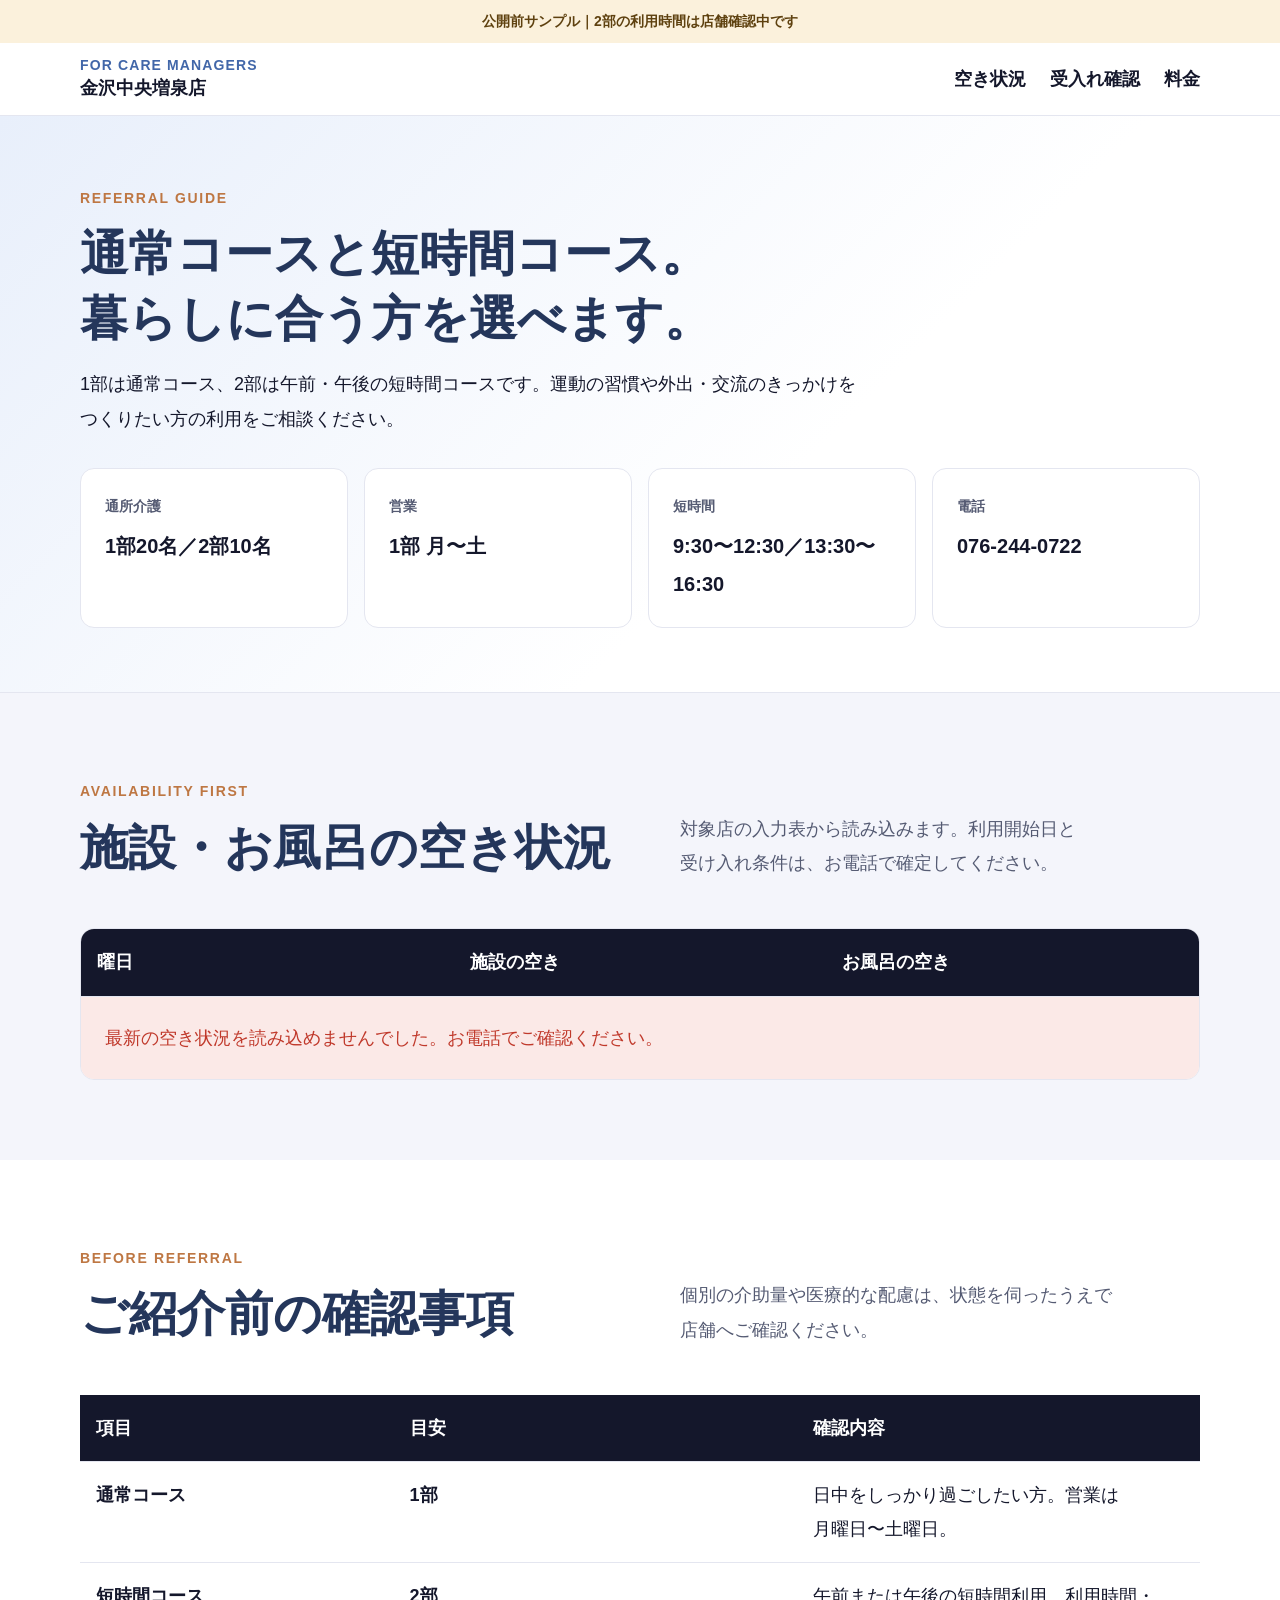
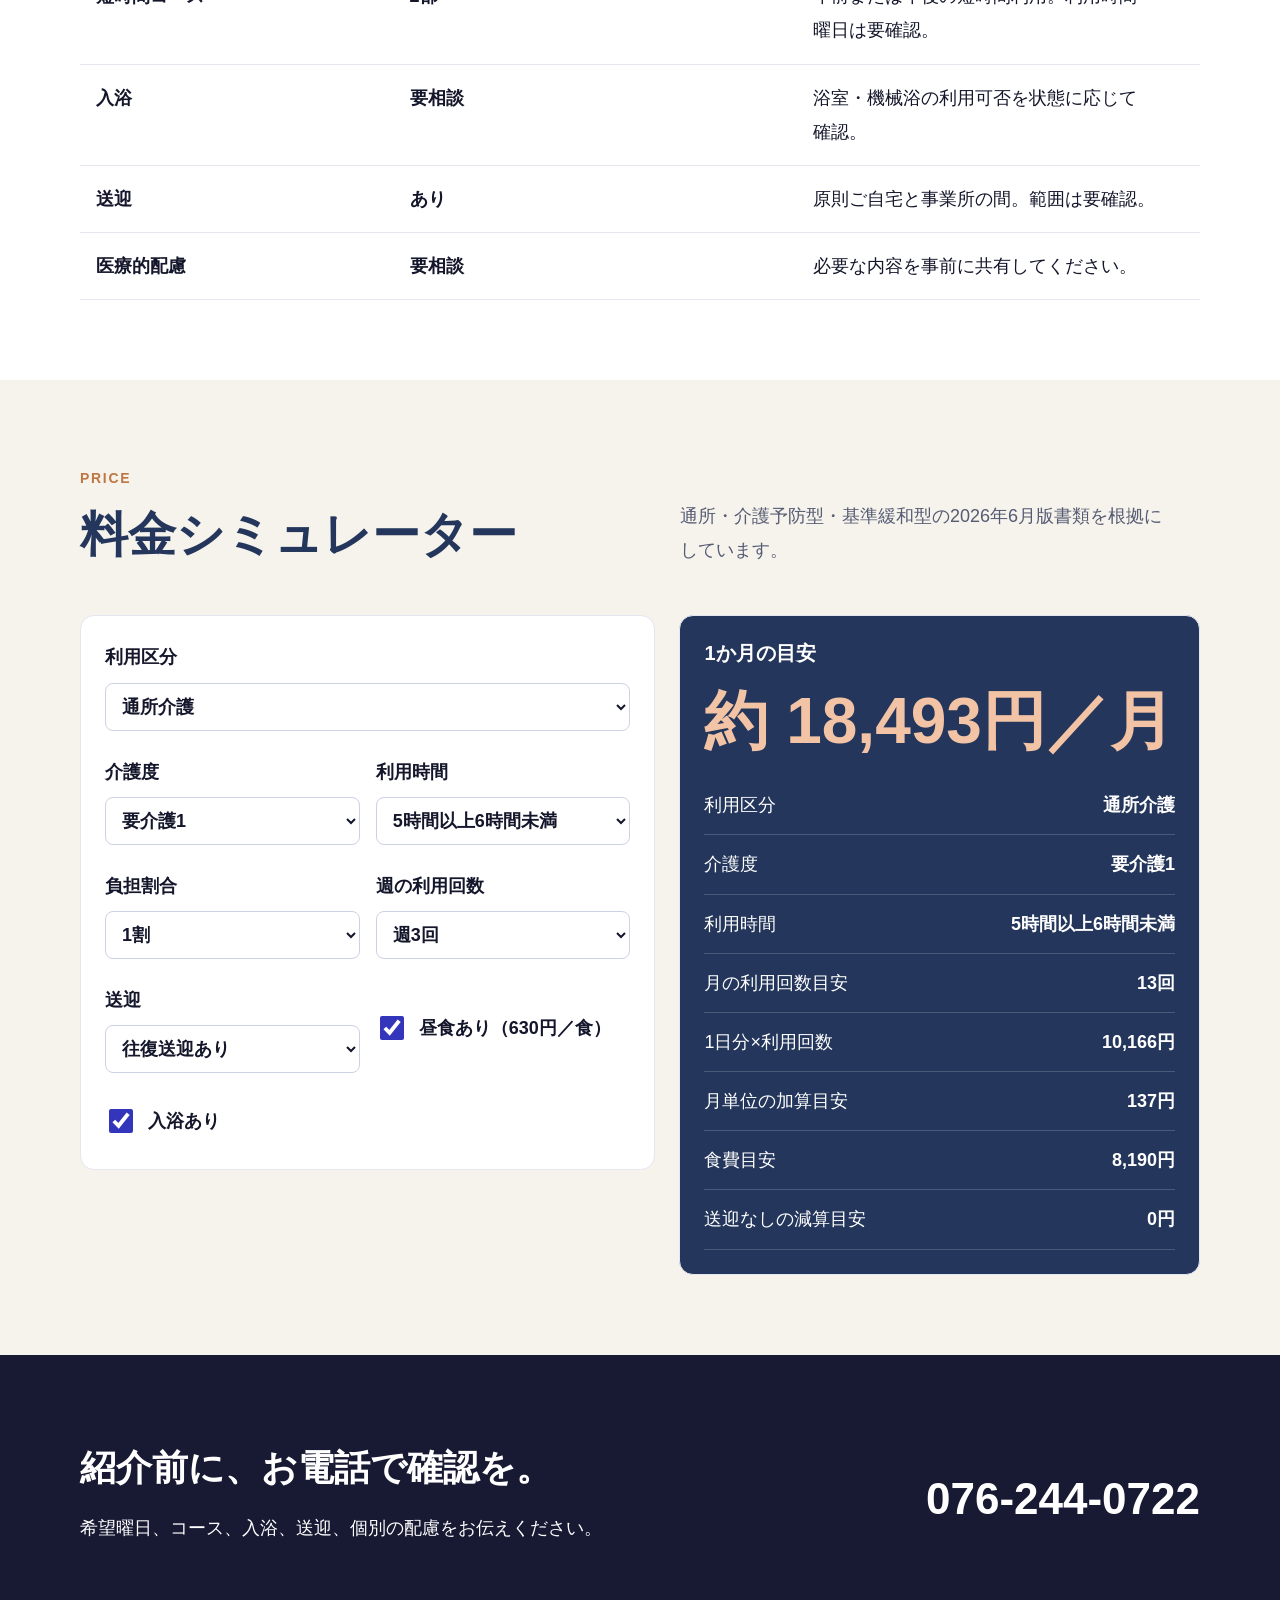
==== masuizumi-caremanager.html @ 3ce92032 "増泉店の確認用サイトを追加" ====
<!doctype html><html lang="ja"><head><meta charset="utf-8"><meta name="viewport" content="width=device-width,initial-scale=1"><meta name="robots" content="noindex,nofollow"><title>金沢中央増泉店｜ケアマネジャー向け</title><link rel="stylesheet" href="assets/masuizumi.css"></head><body><div class="draft-banner">公開前サンプル｜2部の利用時間は店舗確認中です</div><nav class="site-nav"><div class="inner nav-row"><a class="brand" href="masuizumi.html"><small>FOR CARE MANAGERS</small>金沢中央増泉店</a><div class="nav-links"><a href="#availability">空き状況</a><a href="#acceptance">受入れ確認</a><a href="#price">料金</a></div></div></nav><main>
<header class="practical-hero"><div class="inner"><span class="eyebrow">REFERRAL GUIDE</span><h1>通常コースと短時間コース。<br>暮らしに合う方を選べます。</h1><p>1部は通常コース、2部は午前・午後の短時間コースです。運動の習慣や外出・交流のきっかけをつくりたい方の利用をご相談ください。</p><div class="quick-facts"><div class="quick-fact"><span>通所介護</span><strong>1部20名／2部10名</strong></div><div class="quick-fact"><span>営業</span><strong>1部 月〜土</strong></div><div class="quick-fact"><span>短時間</span><strong>9:30〜12:30／13:30〜16:30</strong></div><div class="quick-fact"><span>電話</span><strong>076-244-0722</strong></div></div></div></header>
<section id="availability" class="soft"><div class="inner"><div class="section-head"><div><span class="eyebrow">AVAILABILITY FIRST</span><h2>施設・お風呂の空き状況</h2></div><p>対象店の入力表から読み込みます。利用開始日と受け入れ条件は、お電話で確定してください。</p></div><div class="availability-wrap"><table class="availability-table"><thead><tr><th>曜日</th><th>施設の空き</th><th>お風呂の空き</th></tr></thead><tbody id="availabilityBody"></tbody></table><p id="availabilityMessage" class="availability-message">最新情報を読み込んでいます。</p></div></div></section>
<section id="acceptance"><div class="inner"><div class="section-head"><div><span class="eyebrow">BEFORE REFERRAL</span><h2>ご紹介前の確認事項</h2></div><p>個別の介助量や医療的な配慮は、状態を伺ったうえで店舗へご確認ください。</p></div><table class="acceptance-table"><thead><tr><th>項目</th><th>目安</th><th>確認内容</th></tr></thead><tbody><tr><th>通常コース</th><td>1部</td><td>日中をしっかり過ごしたい方。営業は月曜日〜土曜日。</td></tr><tr><th>短時間コース</th><td>2部</td><td>午前または午後の短時間利用。利用時間・曜日は要確認。</td></tr><tr><th>入浴</th><td>要相談</td><td>浴室・機械浴の利用可否を状態に応じて確認。</td></tr><tr><th>送迎</th><td>あり</td><td>原則ご自宅と事業所の間。範囲は要確認。</td></tr><tr><th>医療的配慮</th><td>要相談</td><td>必要な内容を事前に共有してください。</td></tr></tbody></table></div></section>
<section id="price" class="steam"><div class="inner"><div class="section-head"><div><span class="eyebrow">PRICE</span><h2>料金シミュレーター</h2></div><p>通所・介護予防型・基準緩和型の2026年6月版書類を根拠にしています。</p></div><div class="simulator"><div class="sim-panel"><div class="form-grid"><label class="field field-wide">利用区分<select id="serviceType"><option value="daycare">通所介護</option><option value="preventive1">介護予防型（週1回）</option><option value="preventive2">介護予防型（週2回）</option><option value="relaxed1">基準緩和型（週1回）</option><option value="relaxed2">基準緩和型（週2回）</option></select></label><label class="field" id="careLevelField">介護度<select id="careLevel"><option value="0">要介護1</option><option value="1">要介護2</option><option value="2">要介護3</option><option value="3">要介護4</option><option value="4">要介護5</option></select></label><label class="field" id="timeSlotField">利用時間<select id="timeSlot"><option value="short">3時間以上4時間未満</option><option value="middle">4時間以上5時間未満</option><option value="long" selected>5時間以上6時間未満</option><option value="standard">6時間以上7時間未満</option></select></label><label class="field">負担割合<select id="burden"><option value="1">1割</option><option value="2">2割</option><option value="3">3割</option></select></label><label class="field" id="weeklyField">週の利用回数<select id="weekly"><option value="1">週1回</option><option value="2">週2回</option><option value="3" selected>週3回</option><option value="4">週4回</option><option value="5">週5回</option><option value="6">週6回</option></select></label><label class="field">送迎<select id="transport"><option value="0">往復送迎あり</option><option value="1">片道送迎なし</option><option value="2">往復送迎なし</option></select></label><label class="check-field"><input id="lunch" type="checkbox" checked> 昼食あり（630円／食）</label><label class="check-field" id="bathField"><input id="bath" type="checkbox" checked> 入浴あり</label></div></div><aside class="result-panel"><h3>1か月の目安</h3><div id="totalPrice" class="total">—</div><ul id="breakdown" class="breakdown"></ul></aside></div></div></section><section class="contact-band"><div class="inner contact-row"><div><h2>紹介前に、お電話で確認を。</h2><p>希望曜日、コース、入浴、送迎、個別の配慮をお伝えください。</p></div><a class="phone" href="tel:0762440722">076-244-0722</a></div></section></main><script src="assets/masuizumi-tools.js"></script><script src="assets/masuizumi-config.js"></script><script>PDSMasuizumiTools.init(PDSMasuizumiConfig);</script></body></html>
---- assets/masuizumi.css ----
@import url("futakuchi.css");
:root{--futakuchi-ink:#24365b;--futakuchi-deep:#24365b;--futakuchi-teal:#4267a9;--futakuchi-mint:#e8effb;--futakuchi-steam:#f6f3ec;--futakuchi-warm:#be7743;--futakuchi-warm-soft:#f6e7da}
.two-course{display:grid;grid-template-columns:1fr 1fr;gap:24px}.course{padding:32px;border-radius:14px;background:#fff;border:1px solid var(--pds-border)}.course--short{border-top:8px solid var(--futakuchi-warm)}.course h3{font:900 30px/1.4 var(--pds-font-ui);margin:8px 0}.course strong{color:var(--futakuchi-teal)}
@media(max-width:620px){.two-course{grid-template-columns:1fr}}
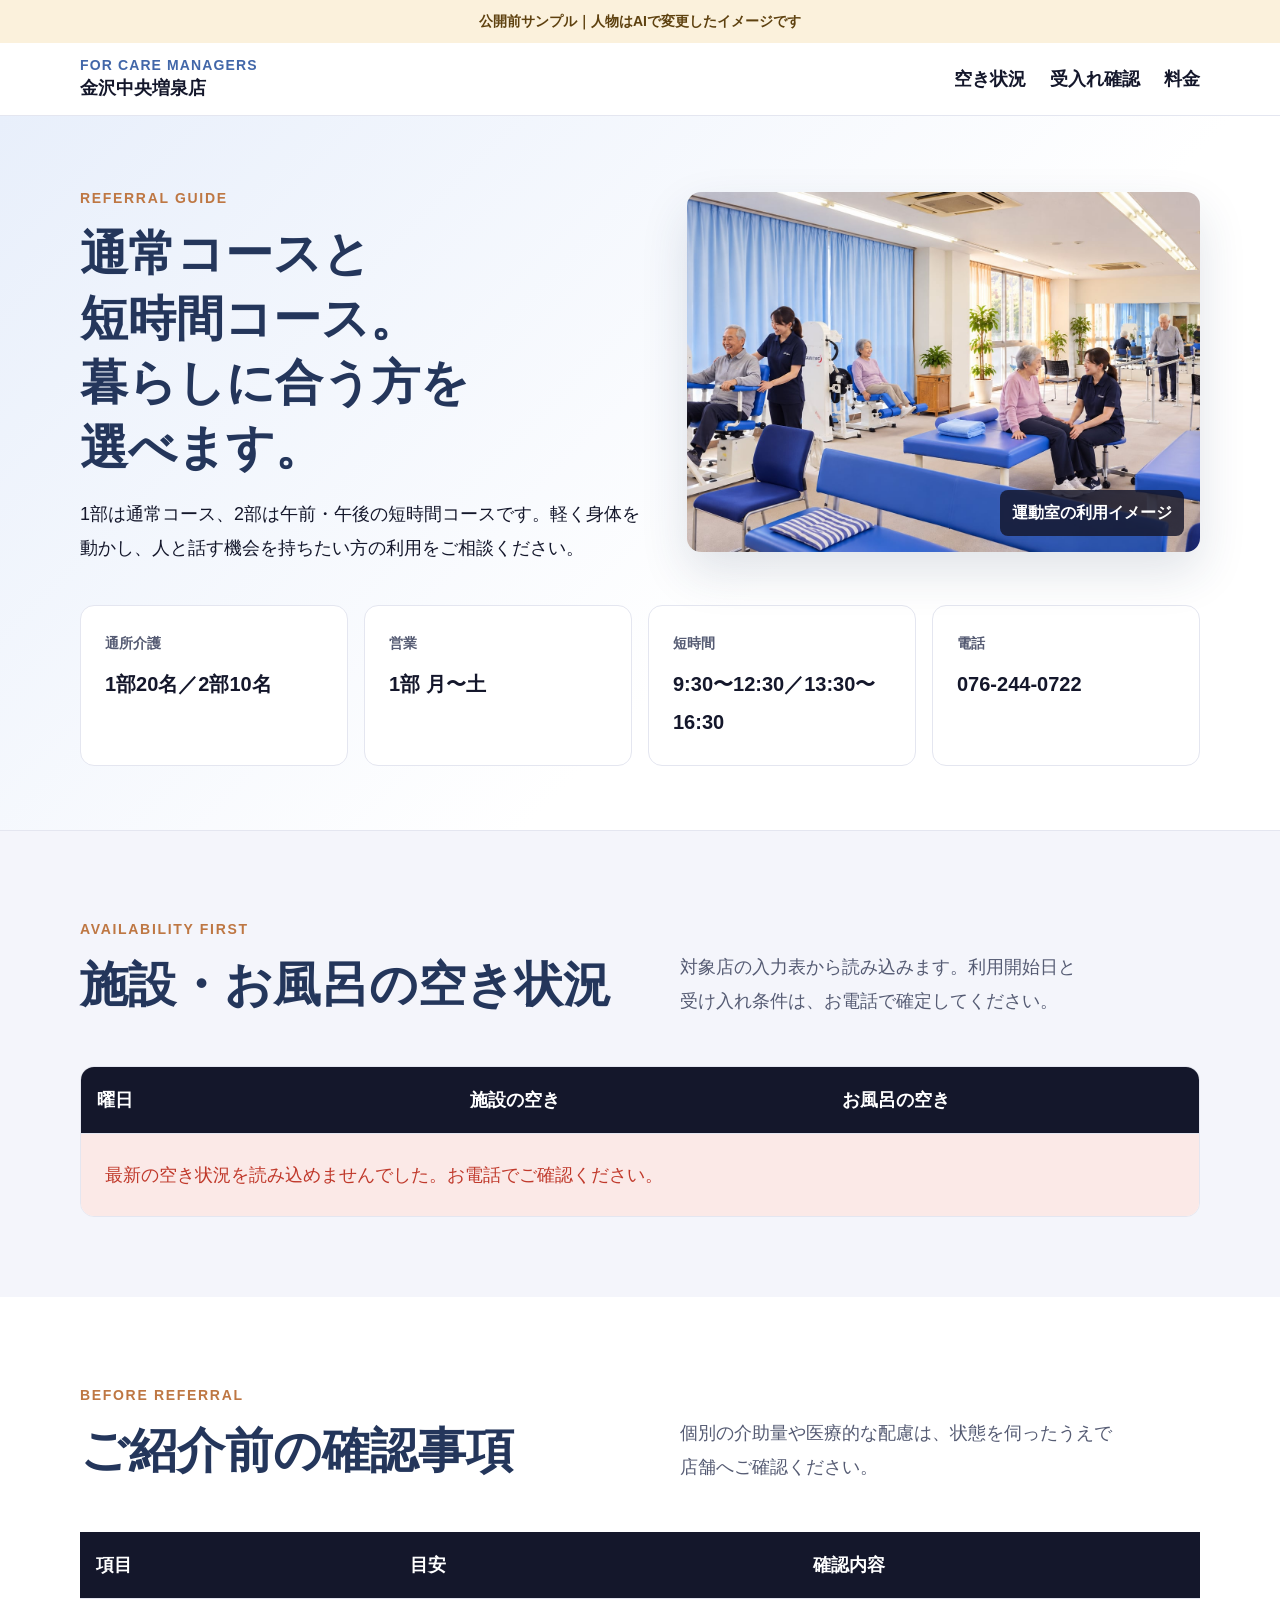
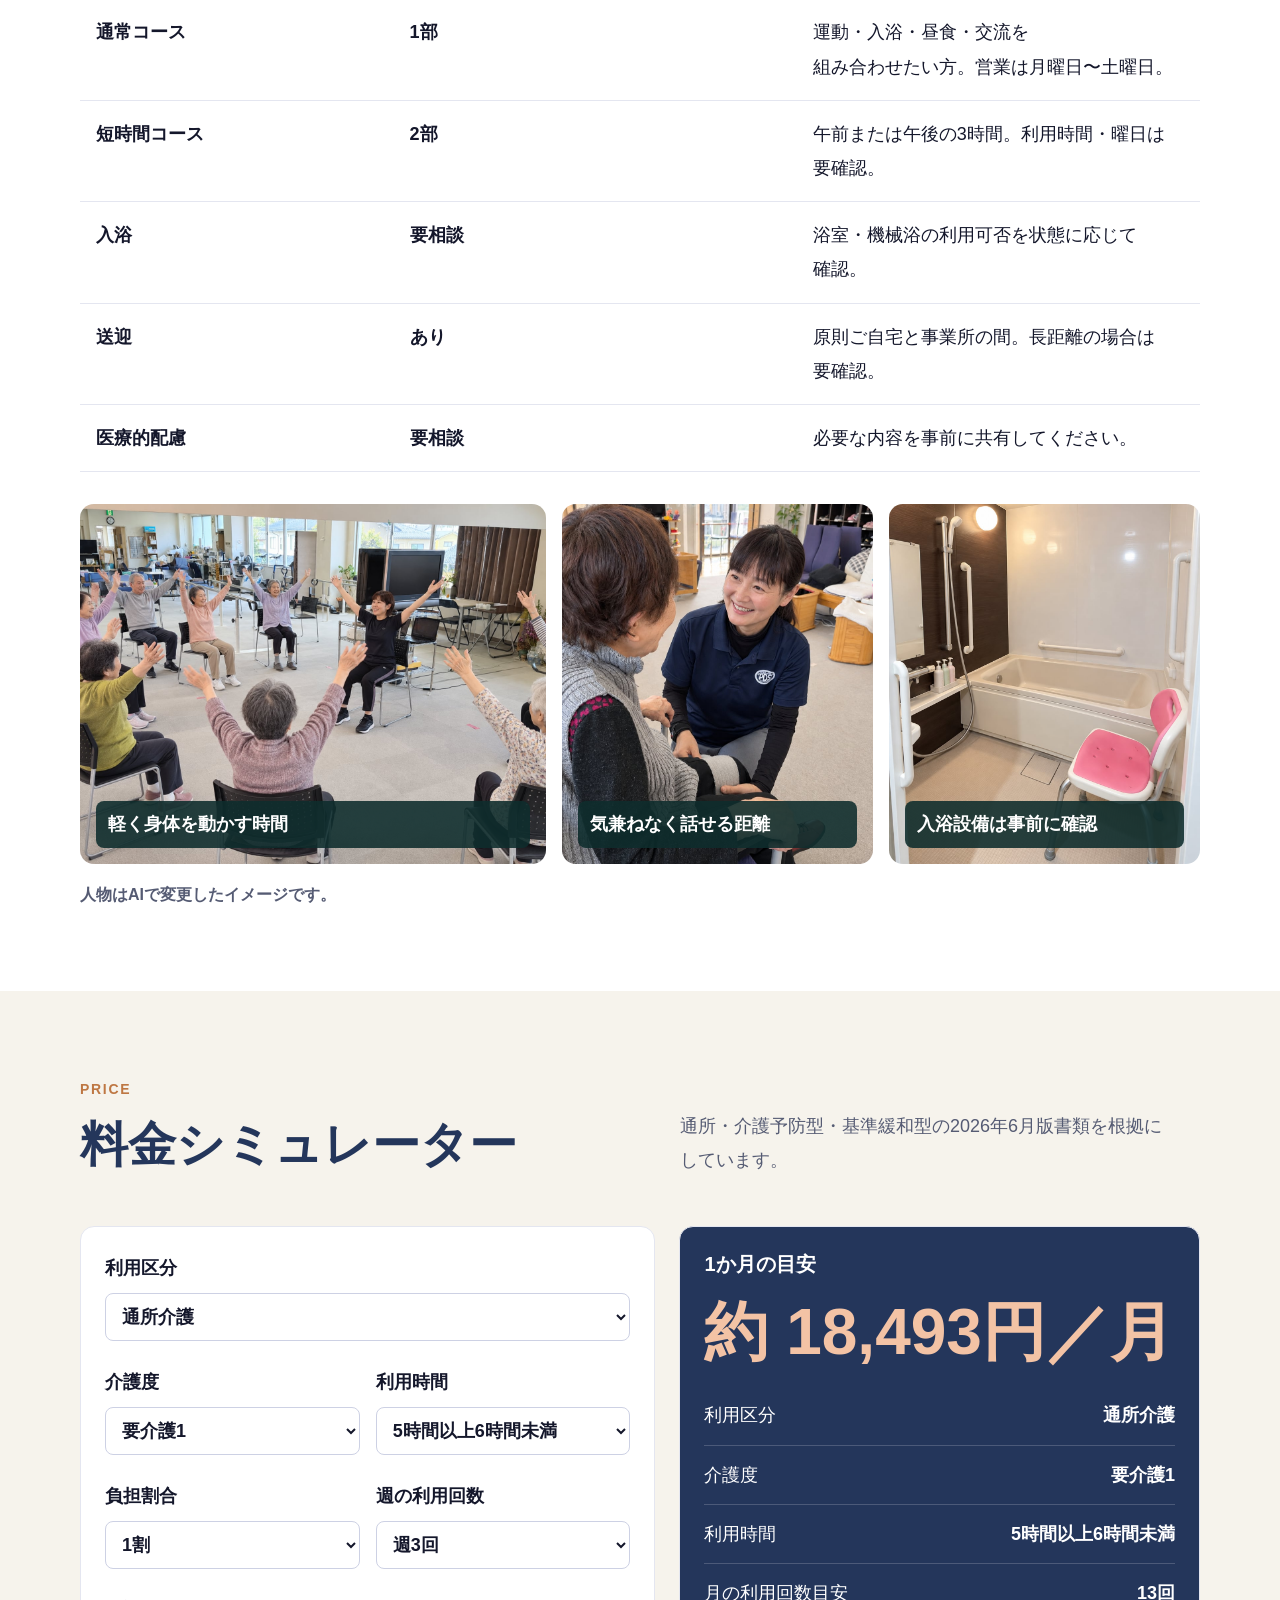
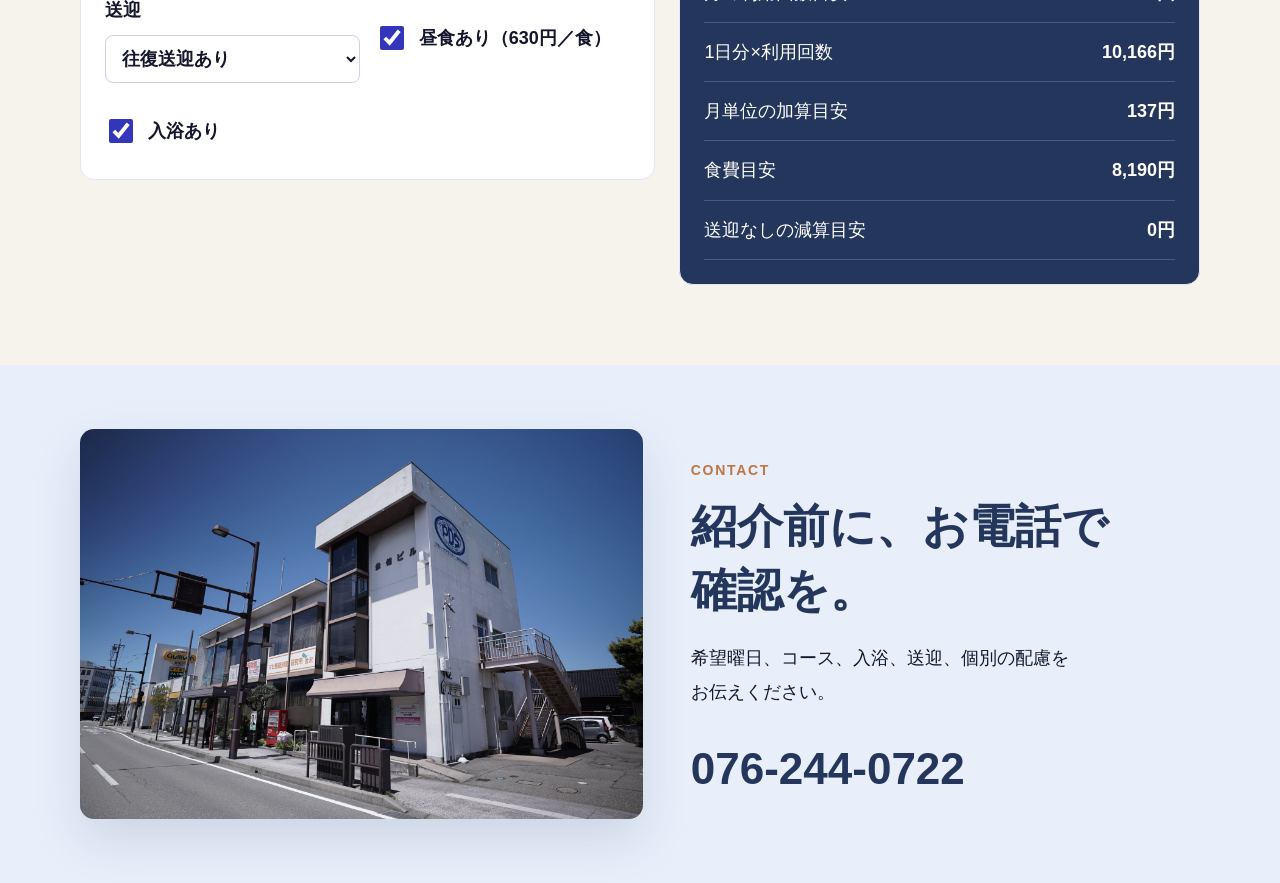
==== commit b80906af: "自動保存 2026-09-13 23:29:30 | plateau-masuizumi-review: assets/masuizumi.css assets/masuizumi/bath-upda" ====
--- a/masuizumi-caremanager.html
+++ b/masuizumi-caremanager.html
@@ -1,5 +1,233 @@
-<!doctype html><html lang="ja"><head><meta charset="utf-8"><meta name="viewport" content="width=device-width,initial-scale=1"><meta name="robots" content="noindex,nofollow"><title>金沢中央増泉店｜ケアマネジャー向け</title><link rel="stylesheet" href="assets/masuizumi.css"></head><body><div class="draft-banner">公開前サンプル｜2部の利用時間は店舗確認中です</div><nav class="site-nav"><div class="inner nav-row"><a class="brand" href="masuizumi.html"><small>FOR CARE MANAGERS</small>金沢中央増泉店</a><div class="nav-links"><a href="#availability">空き状況</a><a href="#acceptance">受入れ確認</a><a href="#price">料金</a></div></div></nav><main>
-<header class="practical-hero"><div class="inner"><span class="eyebrow">REFERRAL GUIDE</span><h1>通常コースと短時間コース。<br>暮らしに合う方を選べます。</h1><p>1部は通常コース、2部は午前・午後の短時間コースです。運動の習慣や外出・交流のきっかけをつくりたい方の利用をご相談ください。</p><div class="quick-facts"><div class="quick-fact"><span>通所介護</span><strong>1部20名／2部10名</strong></div><div class="quick-fact"><span>営業</span><strong>1部 月〜土</strong></div><div class="quick-fact"><span>短時間</span><strong>9:30〜12:30／13:30〜16:30</strong></div><div class="quick-fact"><span>電話</span><strong>076-244-0722</strong></div></div></div></header>
-<section id="availability" class="soft"><div class="inner"><div class="section-head"><div><span class="eyebrow">AVAILABILITY FIRST</span><h2>施設・お風呂の空き状況</h2></div><p>対象店の入力表から読み込みます。利用開始日と受け入れ条件は、お電話で確定してください。</p></div><div class="availability-wrap"><table class="availability-table"><thead><tr><th>曜日</th><th>施設の空き</th><th>お風呂の空き</th></tr></thead><tbody id="availabilityBody"></tbody></table><p id="availabilityMessage" class="availability-message">最新情報を読み込んでいます。</p></div></div></section>
-<section id="acceptance"><div class="inner"><div class="section-head"><div><span class="eyebrow">BEFORE REFERRAL</span><h2>ご紹介前の確認事項</h2></div><p>個別の介助量や医療的な配慮は、状態を伺ったうえで店舗へご確認ください。</p></div><table class="acceptance-table"><thead><tr><th>項目</th><th>目安</th><th>確認内容</th></tr></thead><tbody><tr><th>通常コース</th><td>1部</td><td>日中をしっかり過ごしたい方。営業は月曜日〜土曜日。</td></tr><tr><th>短時間コース</th><td>2部</td><td>午前または午後の短時間利用。利用時間・曜日は要確認。</td></tr><tr><th>入浴</th><td>要相談</td><td>浴室・機械浴の利用可否を状態に応じて確認。</td></tr><tr><th>送迎</th><td>あり</td><td>原則ご自宅と事業所の間。範囲は要確認。</td></tr><tr><th>医療的配慮</th><td>要相談</td><td>必要な内容を事前に共有してください。</td></tr></tbody></table></div></section>
-<section id="price" class="steam"><div class="inner"><div class="section-head"><div><span class="eyebrow">PRICE</span><h2>料金シミュレーター</h2></div><p>通所・介護予防型・基準緩和型の2026年6月版書類を根拠にしています。</p></div><div class="simulator"><div class="sim-panel"><div class="form-grid"><label class="field field-wide">利用区分<select id="serviceType"><option value="daycare">通所介護</option><option value="preventive1">介護予防型（週1回）</option><option value="preventive2">介護予防型（週2回）</option><option value="relaxed1">基準緩和型（週1回）</option><option value="relaxed2">基準緩和型（週2回）</option></select></label><label class="field" id="careLevelField">介護度<select id="careLevel"><option value="0">要介護1</option><option value="1">要介護2</option><option value="2">要介護3</option><option value="3">要介護4</option><option value="4">要介護5</option></select></label><label class="field" id="timeSlotField">利用時間<select id="timeSlot"><option value="short">3時間以上4時間未満</option><option value="middle">4時間以上5時間未満</option><option value="long" selected>5時間以上6時間未満</option><option value="standard">6時間以上7時間未満</option></select></label><label class="field">負担割合<select id="burden"><option value="1">1割</option><option value="2">2割</option><option value="3">3割</option></select></label><label class="field" id="weeklyField">週の利用回数<select id="weekly"><option value="1">週1回</option><option value="2">週2回</option><option value="3" selected>週3回</option><option value="4">週4回</option><option value="5">週5回</option><option value="6">週6回</option></select></label><label class="field">送迎<select id="transport"><option value="0">往復送迎あり</option><option value="1">片道送迎なし</option><option value="2">往復送迎なし</option></select></label><label class="check-field"><input id="lunch" type="checkbox" checked> 昼食あり（630円／食）</label><label class="check-field" id="bathField"><input id="bath" type="checkbox" checked> 入浴あり</label></div></div><aside class="result-panel"><h3>1か月の目安</h3><div id="totalPrice" class="total">—</div><ul id="breakdown" class="breakdown"></ul></aside></div></div></section><section class="contact-band"><div class="inner contact-row"><div><h2>紹介前に、お電話で確認を。</h2><p>希望曜日、コース、入浴、送迎、個別の配慮をお伝えください。</p></div><a class="phone" href="tel:0762440722">076-244-0722</a></div></section></main><script src="assets/masuizumi-tools.js"></script><script src="assets/masuizumi-config.js"></script><script>PDSMasuizumiTools.init(PDSMasuizumiConfig);</script></body></html>
+<!doctype html>
+<html lang="ja">
+<head>
+<meta charset="utf-8">
+<meta name="viewport" content="width=device-width,initial-scale=1">
+<meta name="robots" content="noindex,nofollow">
+<title>金沢中央増泉店｜ケアマネジャー向け</title>
+<link rel="stylesheet" href="assets/masuizumi.css">
+</head>
+<body>
+<div class="draft-banner">公開前サンプル｜人物はAIで変更したイメージです</div>
+<nav class="site-nav">
+<div class="inner nav-row">
+<a class="brand" href="index.html">
+<small>FOR CARE MANAGERS</small>金沢中央増泉店</a>
+<div class="nav-links">
+<a href="#availability">空き状況</a>
+<a href="#acceptance">受入れ確認</a>
+<a href="#price">料金</a>
+</div>
+</div>
+</nav>
+<main>
+<header class="practical-hero">
+<div class="inner practical-hero-grid">
+<div>
+<span class="eyebrow">REFERRAL GUIDE</span>
+<h1>通常コースと短時間コース。<br>暮らしに合う方を選べます。</h1>
+<p>1部は通常コース、2部は午前・午後の短時間コースです。軽く身体を動かし、人と話す機会を持ちたい方の利用をご相談ください。</p>
+</div>
+<figure class="practical-hero-photo">
+<img src="assets/masuizumi/training-visual.jpg" alt="運動機器と交流スペースがある運動室の利用イメージ">
+<figcaption>運動室の利用イメージ</figcaption>
+</figure>
+<div class="quick-facts">
+<div class="quick-fact">
+<span>通所介護</span>
+<strong>1部20名／2部10名</strong>
+</div>
+<div class="quick-fact">
+<span>営業</span>
+<strong>1部 月〜土</strong>
+</div>
+<div class="quick-fact">
+<span>短時間</span>
+<strong>9:30〜12:30／13:30〜16:30</strong>
+</div>
+<div class="quick-fact">
+<span>電話</span>
+<strong>076-244-0722</strong>
+</div>
+</div>
+</div>
+</header>
+<section id="availability" class="soft">
+<div class="inner">
+<div class="section-head">
+<div>
+<span class="eyebrow">AVAILABILITY FIRST</span>
+<h2>施設・お風呂の空き状況</h2>
+</div>
+<p>対象店の入力表から読み込みます。利用開始日と受け入れ条件は、お電話で確定してください。</p>
+</div>
+<div class="availability-wrap">
+<table class="availability-table">
+<thead>
+<tr>
+<th>曜日</th>
+<th>施設の空き</th>
+<th>お風呂の空き</th>
+</tr>
+</thead>
+<tbody id="availabilityBody">
+</tbody>
+</table>
+<p id="availabilityMessage" class="availability-message">最新情報を読み込んでいます。</p>
+</div>
+</div>
+</section>
+<section id="acceptance">
+<div class="inner">
+<div class="section-head">
+<div>
+<span class="eyebrow">BEFORE REFERRAL</span>
+<h2>ご紹介前の確認事項</h2>
+</div>
+<p>個別の介助量や医療的な配慮は、状態を伺ったうえで店舗へご確認ください。</p>
+</div>
+<table class="acceptance-table">
+<thead>
+<tr>
+<th>項目</th>
+<th>目安</th>
+<th>確認内容</th>
+</tr>
+</thead>
+<tbody>
+<tr>
+<th>通常コース</th>
+<td>1部</td>
+<td>運動・入浴・昼食・交流を組み合わせたい方。営業は月曜日〜土曜日。</td>
+</tr>
+<tr>
+<th>短時間コース</th>
+<td>2部</td>
+<td>午前または午後の3時間。利用時間・曜日は要確認。</td>
+</tr>
+<tr>
+<th>入浴</th>
+<td>要相談</td>
+<td>浴室・機械浴の利用可否を状態に応じて確認。</td>
+</tr>
+<tr>
+<th>送迎</th>
+<td>あり</td>
+<td>原則ご自宅と事業所の間。長距離の場合は要確認。</td>
+</tr>
+<tr>
+<th>医療的配慮</th>
+<td>要相談</td>
+<td>必要な内容を事前に共有してください。</td>
+</tr>
+</tbody>
+</table>
+<div class="facility-photo-grid facility-photo-grid--masuizumi">
+<figure class="facility-photo facility-photo--wide">
+<img src="assets/masuizumi/group-exercise.jpg" alt="椅子に座って一緒に体操する利用風景のイメージ">
+<figcaption>軽く身体を動かす時間</figcaption>
+</figure>
+<figure class="facility-photo">
+<img src="assets/masuizumi/staff-conversation.jpg" alt="スタッフと利用者が話す様子のイメージ">
+<figcaption>気兼ねなく話せる距離</figcaption>
+</figure>
+<figure class="facility-photo">
+<img src="assets/masuizumi/bath-updated.jpg" alt="手すりと入浴用いすを備えた浴室">
+<figcaption>入浴設備は事前に確認</figcaption>
+</figure>
+</div>
+<p class="image-disclaimer">人物はAIで変更したイメージです。</p>
+</div>
+</section>
+<section id="price" class="steam">
+<div class="inner">
+<div class="section-head">
+<div>
+<span class="eyebrow">PRICE</span>
+<h2>料金シミュレーター</h2>
+</div>
+<p>通所・介護予防型・基準緩和型の2026年6月版書類を根拠にしています。</p>
+</div>
+<div class="simulator">
+<div class="sim-panel">
+<div class="form-grid">
+<label class="field field-wide">利用区分<select id="serviceType">
+<option value="daycare">通所介護</option>
+<option value="preventive1">介護予防型（週1回）</option>
+<option value="preventive2">介護予防型（週2回）</option>
+<option value="relaxed1">基準緩和型（週1回）</option>
+<option value="relaxed2">基準緩和型（週2回）</option>
+</select>
+</label>
+<label class="field" id="careLevelField">介護度<select id="careLevel">
+<option value="0">要介護1</option>
+<option value="1">要介護2</option>
+<option value="2">要介護3</option>
+<option value="3">要介護4</option>
+<option value="4">要介護5</option>
+</select>
+</label>
+<label class="field" id="timeSlotField">利用時間<select id="timeSlot">
+<option value="short">3時間以上4時間未満</option>
+<option value="middle">4時間以上5時間未満</option>
+<option value="long" selected>5時間以上6時間未満</option>
+<option value="standard">6時間以上7時間未満</option>
+</select>
+</label>
+<label class="field">負担割合<select id="burden">
+<option value="1">1割</option>
+<option value="2">2割</option>
+<option value="3">3割</option>
+</select>
+</label>
+<label class="field" id="weeklyField">週の利用回数<select id="weekly">
+<option value="1">週1回</option>
+<option value="2">週2回</option>
+<option value="3" selected>週3回</option>
+<option value="4">週4回</option>
+<option value="5">週5回</option>
+<option value="6">週6回</option>
+</select>
+</label>
+<label class="field">送迎<select id="transport">
+<option value="0">往復送迎あり</option>
+<option value="1">片道送迎なし</option>
+<option value="2">往復送迎なし</option>
+</select>
+</label>
+<label class="check-field">
+<input id="lunch" type="checkbox" checked> 昼食あり（630円／食）</label>
+<label class="check-field" id="bathField">
+<input id="bath" type="checkbox" checked> 入浴あり</label>
+</div>
+</div>
+<aside class="result-panel">
+<h3>1か月の目安</h3>
+<div id="totalPrice" class="total">—</div>
+<ul id="breakdown" class="breakdown">
+</ul>
+</aside>
+</div>
+</div>
+</section>
+<section class="visit-section visit-section--compact">
+<div class="inner visit-layout">
+<figure class="visit-photo">
+<img src="assets/masuizumi/exterior-updated.jpg" alt="増泉店が入る建物の外観">
+</figure>
+<div>
+<span class="eyebrow">CONTACT</span>
+<h2>紹介前に、お電話で確認を。</h2>
+<p>希望曜日、コース、入浴、送迎、個別の配慮をお伝えください。</p>
+<a class="phone phone--dark" href="tel:0762440722">076-244-0722</a>
+</div>
+</div>
+</section>
+</main>
+<script src="assets/masuizumi-tools.js">
+</script>
+<script src="assets/masuizumi-config.js">
+</script>
+<script>PDSMasuizumiTools.init(PDSMasuizumiConfig);</script>
+</body>
+</html>
--- a/assets/masuizumi.css
+++ b/assets/masuizumi.css
@@ -1,4 +1,69 @@
 @import url("futakuchi.css");
 :root{--futakuchi-ink:#24365b;--futakuchi-deep:#24365b;--futakuchi-teal:#4267a9;--futakuchi-mint:#e8effb;--futakuchi-steam:#f6f3ec;--futakuchi-warm:#be7743;--futakuchi-warm-soft:#f6e7da}
 .two-course{display:grid;grid-template-columns:1fr 1fr;gap:24px}.course{padding:32px;border-radius:14px;background:#fff;border:1px solid var(--pds-border)}.course--short{border-top:8px solid var(--futakuchi-warm)}.course h3{font:900 30px/1.4 var(--pds-font-ui);margin:8px 0}.course strong{color:var(--futakuchi-teal)}
-@media(max-width:620px){.two-course{grid-template-columns:1fr}}
+.hero-photo--landscape{aspect-ratio:4/3}
+.hero-photo--landscape img{object-position:center}
+
+.masuizumi-life{background:#fff}
+.life-mosaic{display:grid;grid-template-columns:1.2fr .8fr;grid-template-rows:repeat(2,280px);gap:16px}
+.life-photo{position:relative;margin:0;border-radius:14px;overflow:hidden;background:var(--pds-bg);box-shadow:0 20px 48px rgba(36,54,91,.12)}
+.life-photo--wide{grid-row:1/3}
+.life-photo img{object-position:center}
+.life-photo figcaption{position:absolute;inset:auto 0 0;padding:72px 24px 20px;background:linear-gradient(transparent,rgba(20,23,43,.9));color:#fff;display:grid;gap:4px}
+.life-photo figcaption strong{font:900 24px/1.4 var(--pds-font-ui)}
+.life-photo figcaption span{font-weight:700;line-height:1.65}
+.image-disclaimer{margin:16px 0 0;color:var(--pds-text-sub);font-size:16px;font-weight:700}
+
+.bath-visual--portrait img{object-position:center 48%}
+.visit-section{background:var(--futakuchi-mint)}
+.visit-section--compact{padding-block:64px}
+.visit-layout{display:grid;grid-template-columns:1.05fr .95fr;gap:48px;align-items:center}
+.visit-photo{height:390px;margin:0;border-radius:14px;overflow:hidden;box-shadow:0 20px 48px rgba(36,54,91,.14)}
+.visit-photo img{object-position:center 52%}
+.visit-layout h2{font:900 clamp(32px,4vw,46px)/1.4 var(--pds-font-ui);margin:8px 0 16px;color:var(--futakuchi-ink)}
+.phone--dark{display:inline-block;margin-top:16px;color:var(--futakuchi-ink)}
+
+.practical-hero-grid{display:grid;grid-template-columns:1.05fr .95fr;gap:40px;align-items:center}
+.practical-hero-grid>*{min-width:0}
+.practical-hero-photo{height:360px;margin:0;border-radius:14px;overflow:hidden;position:relative;box-shadow:0 20px 48px rgba(36,54,91,.14)}
+.practical-hero-photo img{object-position:center}
+.practical-hero-photo figcaption{position:absolute;right:16px;bottom:16px;padding:8px 12px;border-radius:8px;background:rgba(20,23,43,.82);color:#fff;font-size:16px;font-weight:700}
+.practical-hero-grid .quick-facts{grid-column:1/-1;margin-top:0}
+.facility-photo-grid--masuizumi .facility-photo:first-child img{object-position:center}
+.facility-photo-grid--masuizumi .facility-photo:nth-child(2) img{object-position:center 35%}
+.facility-photo-grid--masuizumi .facility-photo:nth-child(3) img{object-position:center 56%}
+
+.pamphlet-note{max-width:620px;color:#fff;font-weight:700}
+.pamphlet-price-section{background:#fff}
+.pamphlet-price-grid{display:grid;grid-template-columns:1fr 1fr;gap:24px}
+.price-card{padding:32px;border:2px solid var(--futakuchi-teal);border-radius:14px;background:#fff}
+.price-card--primary{background:var(--futakuchi-mint)}
+.price-card h3{margin:0 0 20px;font:900 26px/1.45 var(--pds-font-ui);color:var(--futakuchi-ink)}
+.price-card table{width:100%;border-collapse:collapse;font-variant-numeric:tabular-nums}
+.price-card th,.price-card td{padding:10px 12px;border-bottom:1px solid var(--pds-border);text-align:left;font-weight:700}
+.price-card th:last-child,.price-card td:last-child{text-align:right;font-weight:900}
+.price-card thead th{background:var(--futakuchi-deep);color:#fff}
+.price-footnote{margin:24px 0 0;padding:20px 24px;border-radius:12px;background:var(--pds-warning-bg);color:#5e410f;font-weight:700}
+.price-footnote strong{font-size:22px}
+
+@media(max-width:900px){
+  .life-mosaic{grid-template-columns:1fr 1fr;grid-template-rows:420px 320px}
+  .life-photo--wide{grid-column:1/-1;grid-row:auto}
+  .visit-layout,.practical-hero-grid{grid-template-columns:1fr}
+  .practical-hero-photo{height:440px}
+  .practical-hero-grid .quick-facts{grid-column:auto}
+}
+
+@media(max-width:620px){
+  .two-course{grid-template-columns:1fr}
+  .course{padding:24px}
+  .life-mosaic{grid-template-columns:1fr;grid-template-rows:none}
+  .life-photo,.life-photo--wide{height:300px;grid-column:auto}
+  .life-photo figcaption{padding:64px 20px 18px}
+  .life-photo figcaption strong{font-size:22px}
+  .visit-photo,.practical-hero-photo{height:280px}
+  .visit-layout{gap:28px}
+  .facility-photo-grid--masuizumi .facility-photo{height:300px}
+  .pamphlet-price-grid{grid-template-columns:1fr}
+  .price-card{padding:24px}
+}
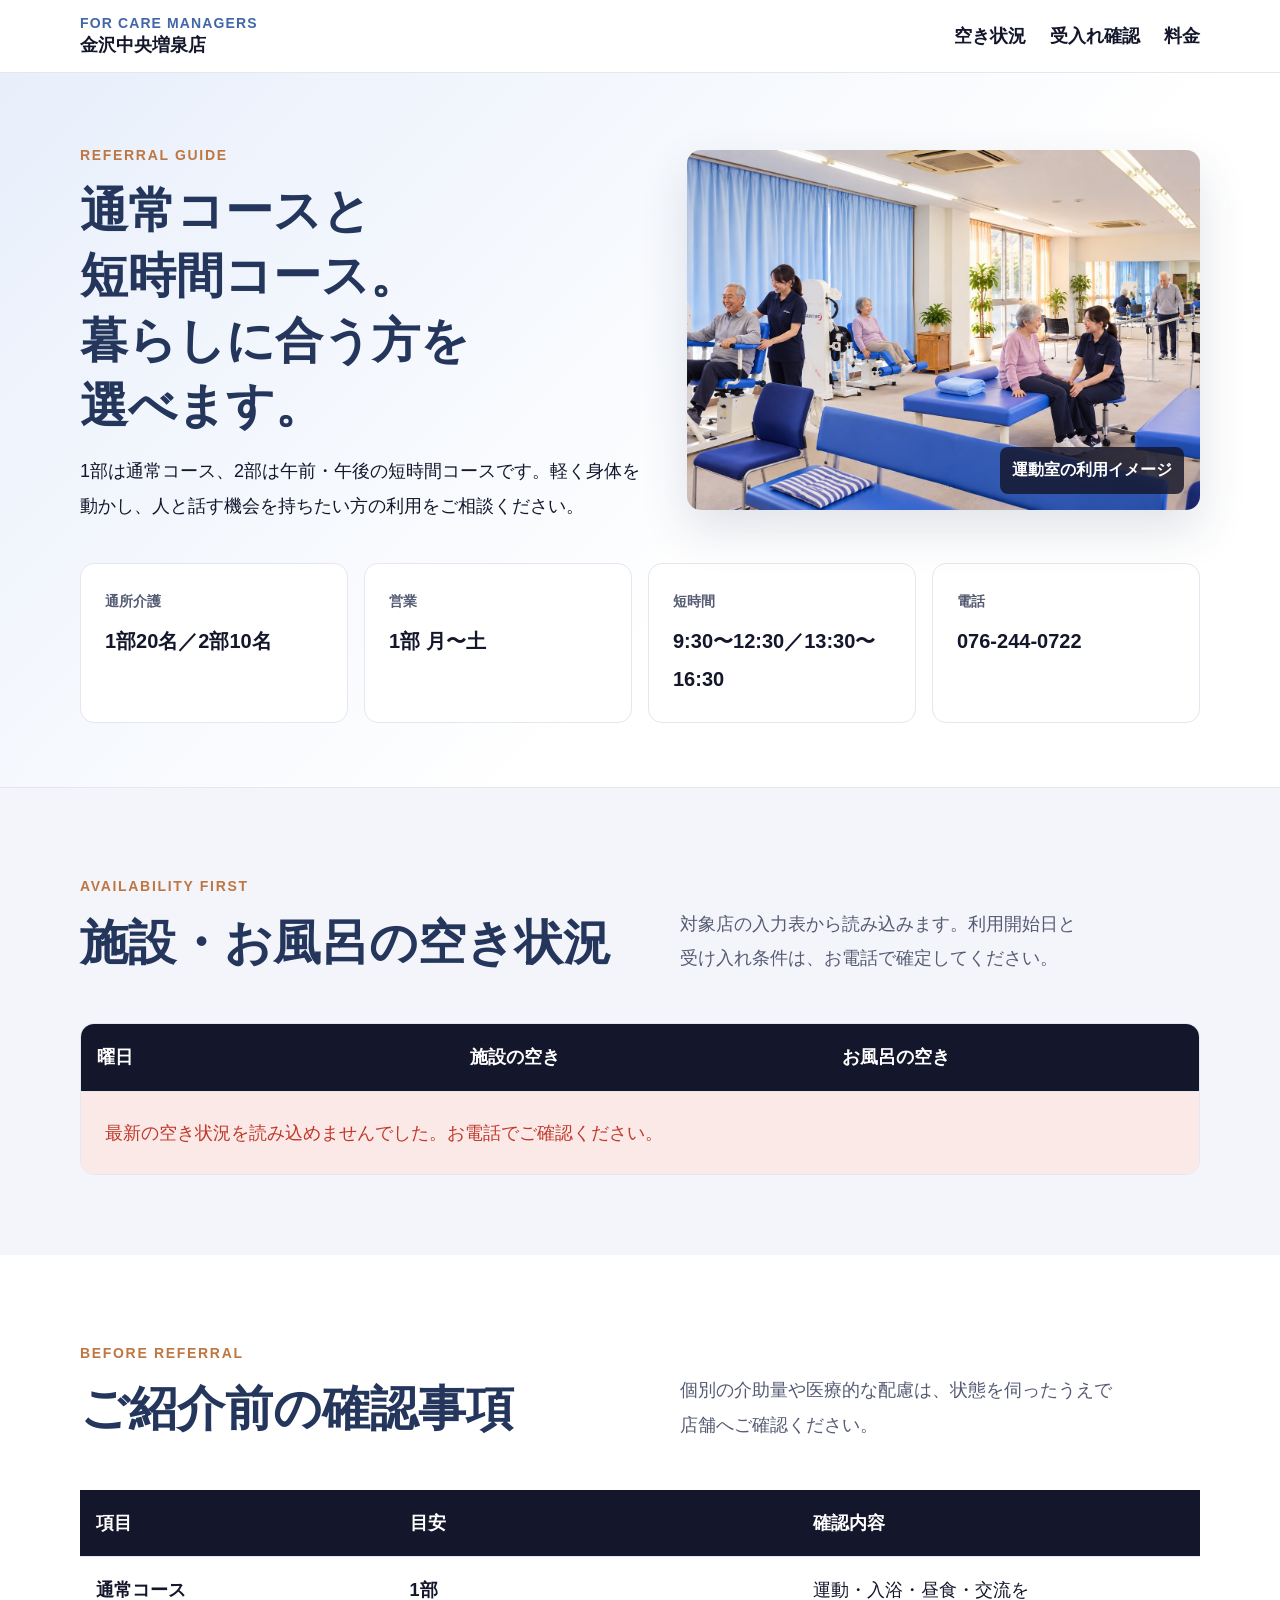
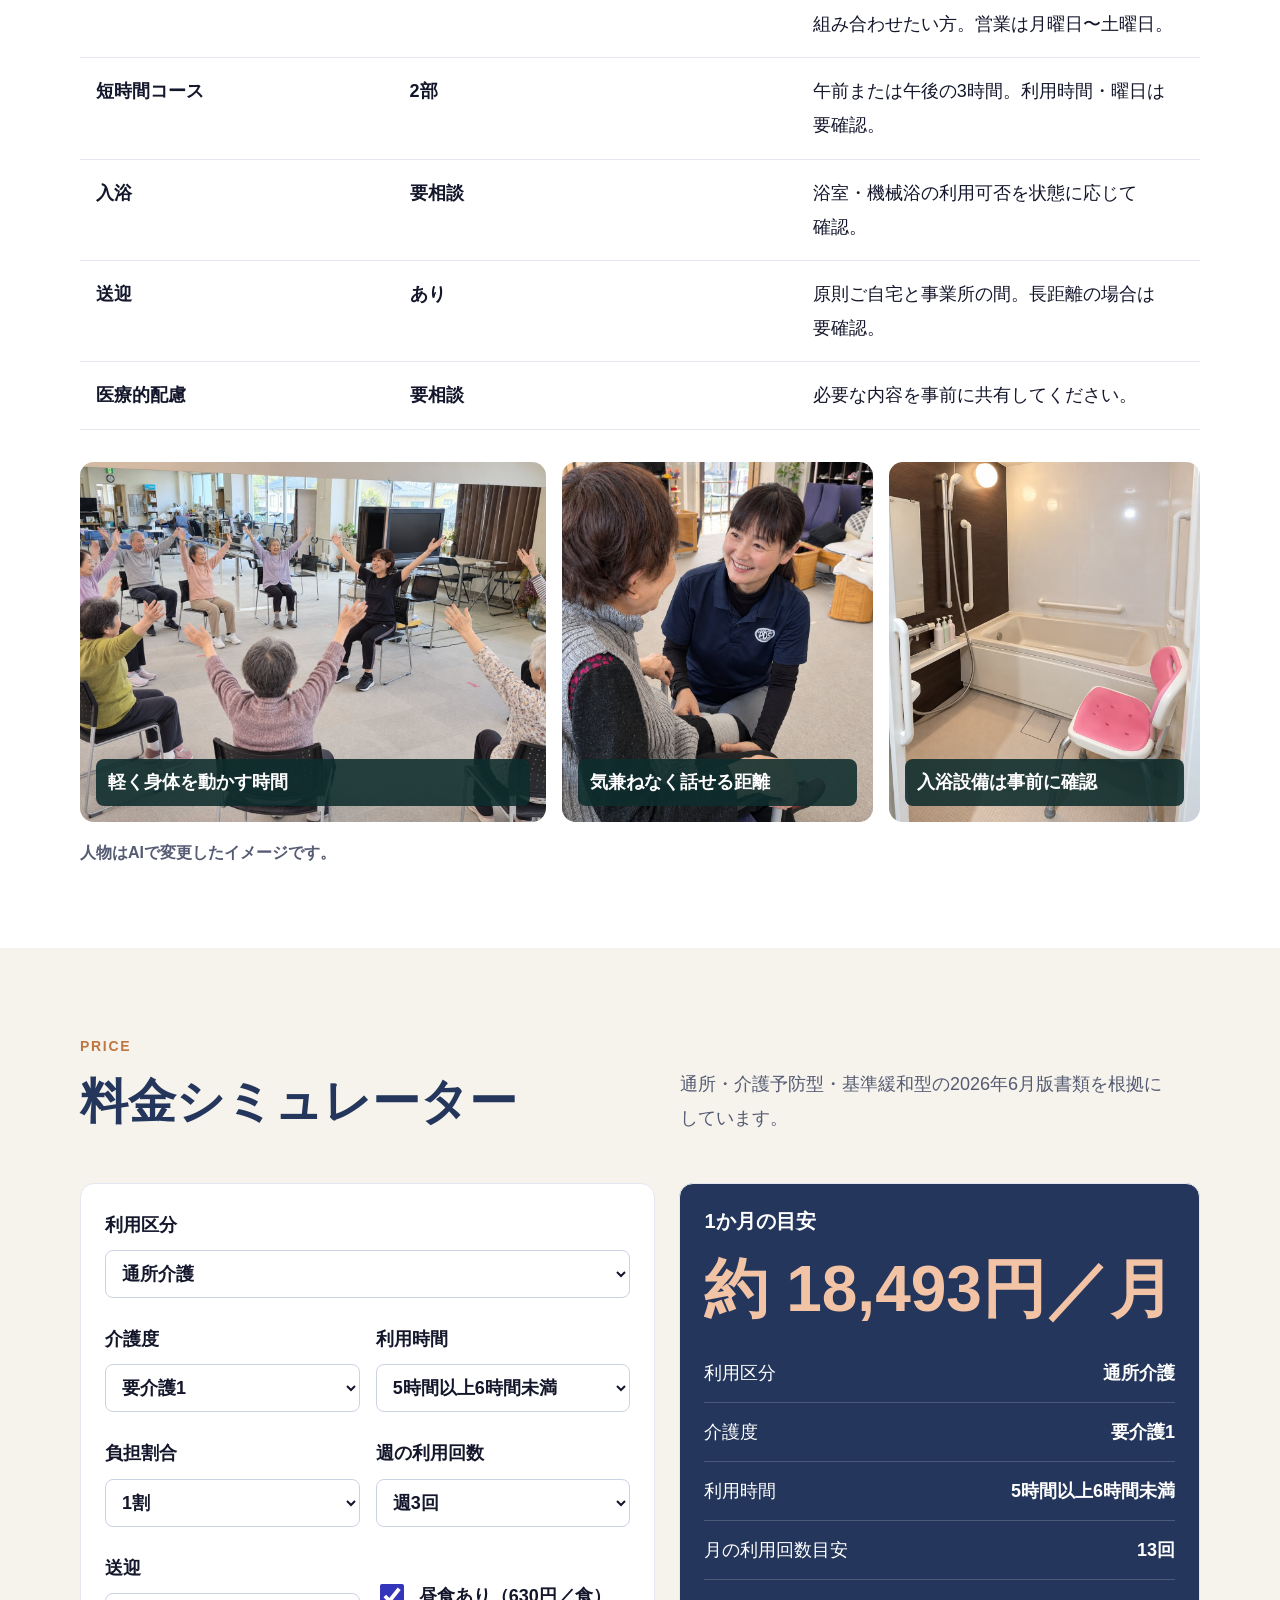
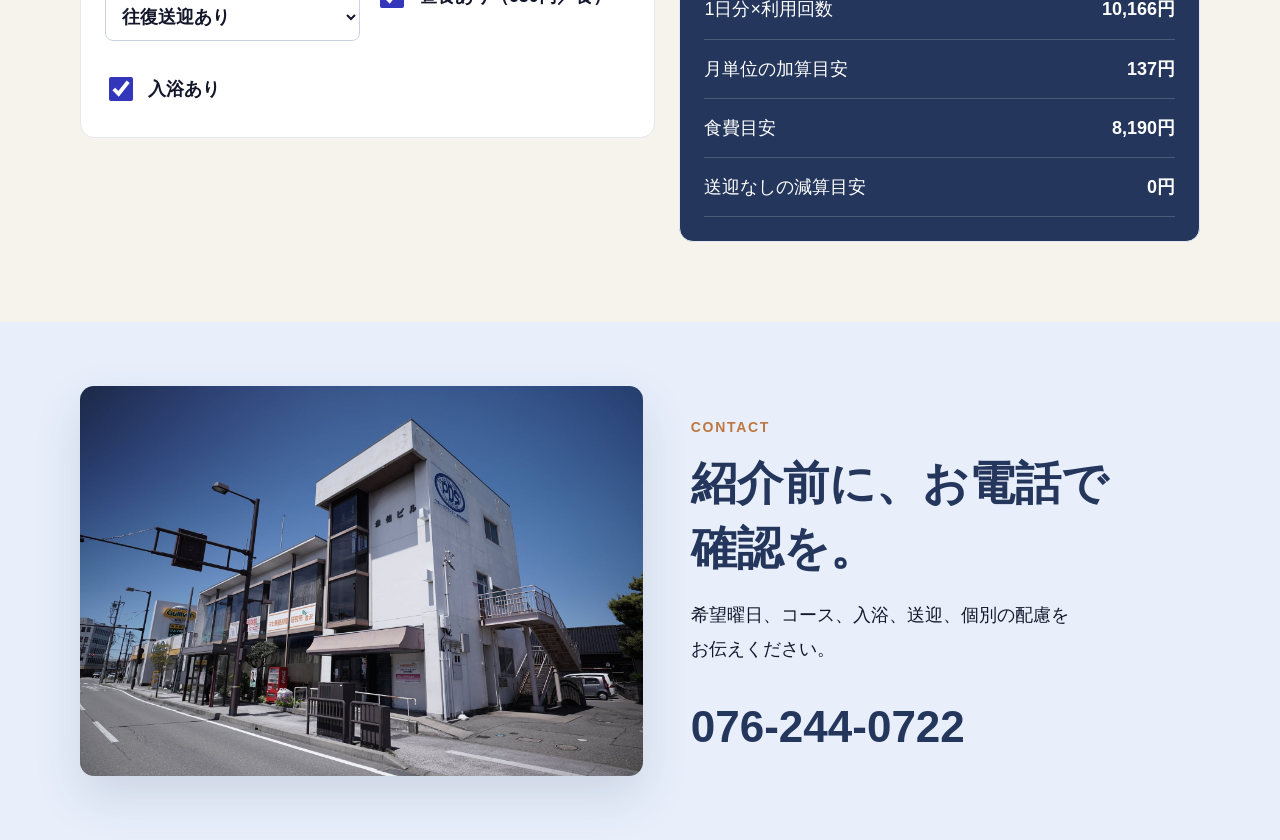
==== commit 63c575c7: "増泉店LPを正式公開版へ切り替え" ====
--- a/masuizumi-caremanager.html
+++ b/masuizumi-caremanager.html
@@ -3,12 +3,11 @@
 <head>
 <meta charset="utf-8">
 <meta name="viewport" content="width=device-width,initial-scale=1">
-<meta name="robots" content="noindex,nofollow">
+<meta name="robots" content="index,follow">
 <title>金沢中央増泉店｜ケアマネジャー向け</title>
 <link rel="stylesheet" href="assets/masuizumi.css">
 </head>
 <body>
-<div class="draft-banner">公開前サンプル｜人物はAIで変更したイメージです</div>
 <nav class="site-nav">
 <div class="inner nav-row">
 <a class="brand" href="index.html">
@@ -224,7 +223,7 @@
 </div>
 </section>
 </main>
-<script src="assets/masuizumi-tools.js">
+<script src="assets/masuizumi-tools.js?v=20260914-1">
 </script>
 <script src="assets/masuizumi-config.js">
 </script>
--- a/assets/masuizumi.css
+++ b/assets/masuizumi.css
@@ -34,6 +34,17 @@
 .facility-photo-grid--masuizumi .facility-photo:nth-child(3) img{object-position:center 56%}
 
 .pamphlet-note{max-width:620px;color:#fff;font-weight:700}
+.pamphlet-final-section{background:#fff;padding-block:72px}
+.pamphlet-sheet-grid{display:grid;grid-template-columns:1fr 1fr;gap:24px}
+.pamphlet-sheet{margin:0;border:1px solid var(--pds-border);border-radius:14px;overflow:hidden;background:#fff;box-shadow:0 18px 44px rgba(36,54,91,.12)}
+.pamphlet-sheet a{display:block;background:#eef1f8}
+.pamphlet-sheet img{display:block;width:100%;height:auto}
+.pamphlet-sheet figcaption{display:flex;align-items:baseline;gap:12px;padding:18px 20px;color:var(--futakuchi-ink)}
+.pamphlet-sheet figcaption strong{font:900 24px/1.4 var(--pds-font-ui)}
+.pamphlet-sheet figcaption span{font-weight:700;color:var(--pds-text-sub)}
+.pamphlet-download-wrap{margin-top:32px;padding:24px;border-radius:14px;background:var(--futakuchi-mint);text-align:center}
+.pamphlet-download{display:inline-flex;align-items:center;justify-content:center;min-height:56px;padding:12px 28px;border-radius:999px;background:#3335bb;color:#fff;font:900 20px/1.4 var(--pds-font-ui);text-decoration:none}
+.pamphlet-download-wrap p{margin:14px 0 0;font-weight:700;color:var(--pds-text-sub)}
 .pamphlet-price-section{background:#fff}
 .pamphlet-price-grid{display:grid;grid-template-columns:1fr 1fr;gap:24px}
 .price-card{padding:32px;border:2px solid var(--futakuchi-teal);border-radius:14px;background:#fff}
@@ -64,6 +75,9 @@
   .visit-photo,.practical-hero-photo{height:280px}
   .visit-layout{gap:28px}
   .facility-photo-grid--masuizumi .facility-photo{height:300px}
+  .pamphlet-final-section{padding-block:48px}
+  .pamphlet-sheet-grid{grid-template-columns:1fr}
+  .pamphlet-sheet figcaption{align-items:flex-start;flex-direction:column;gap:2px}
   .pamphlet-price-grid{grid-template-columns:1fr}
   .price-card{padding:24px}
 }
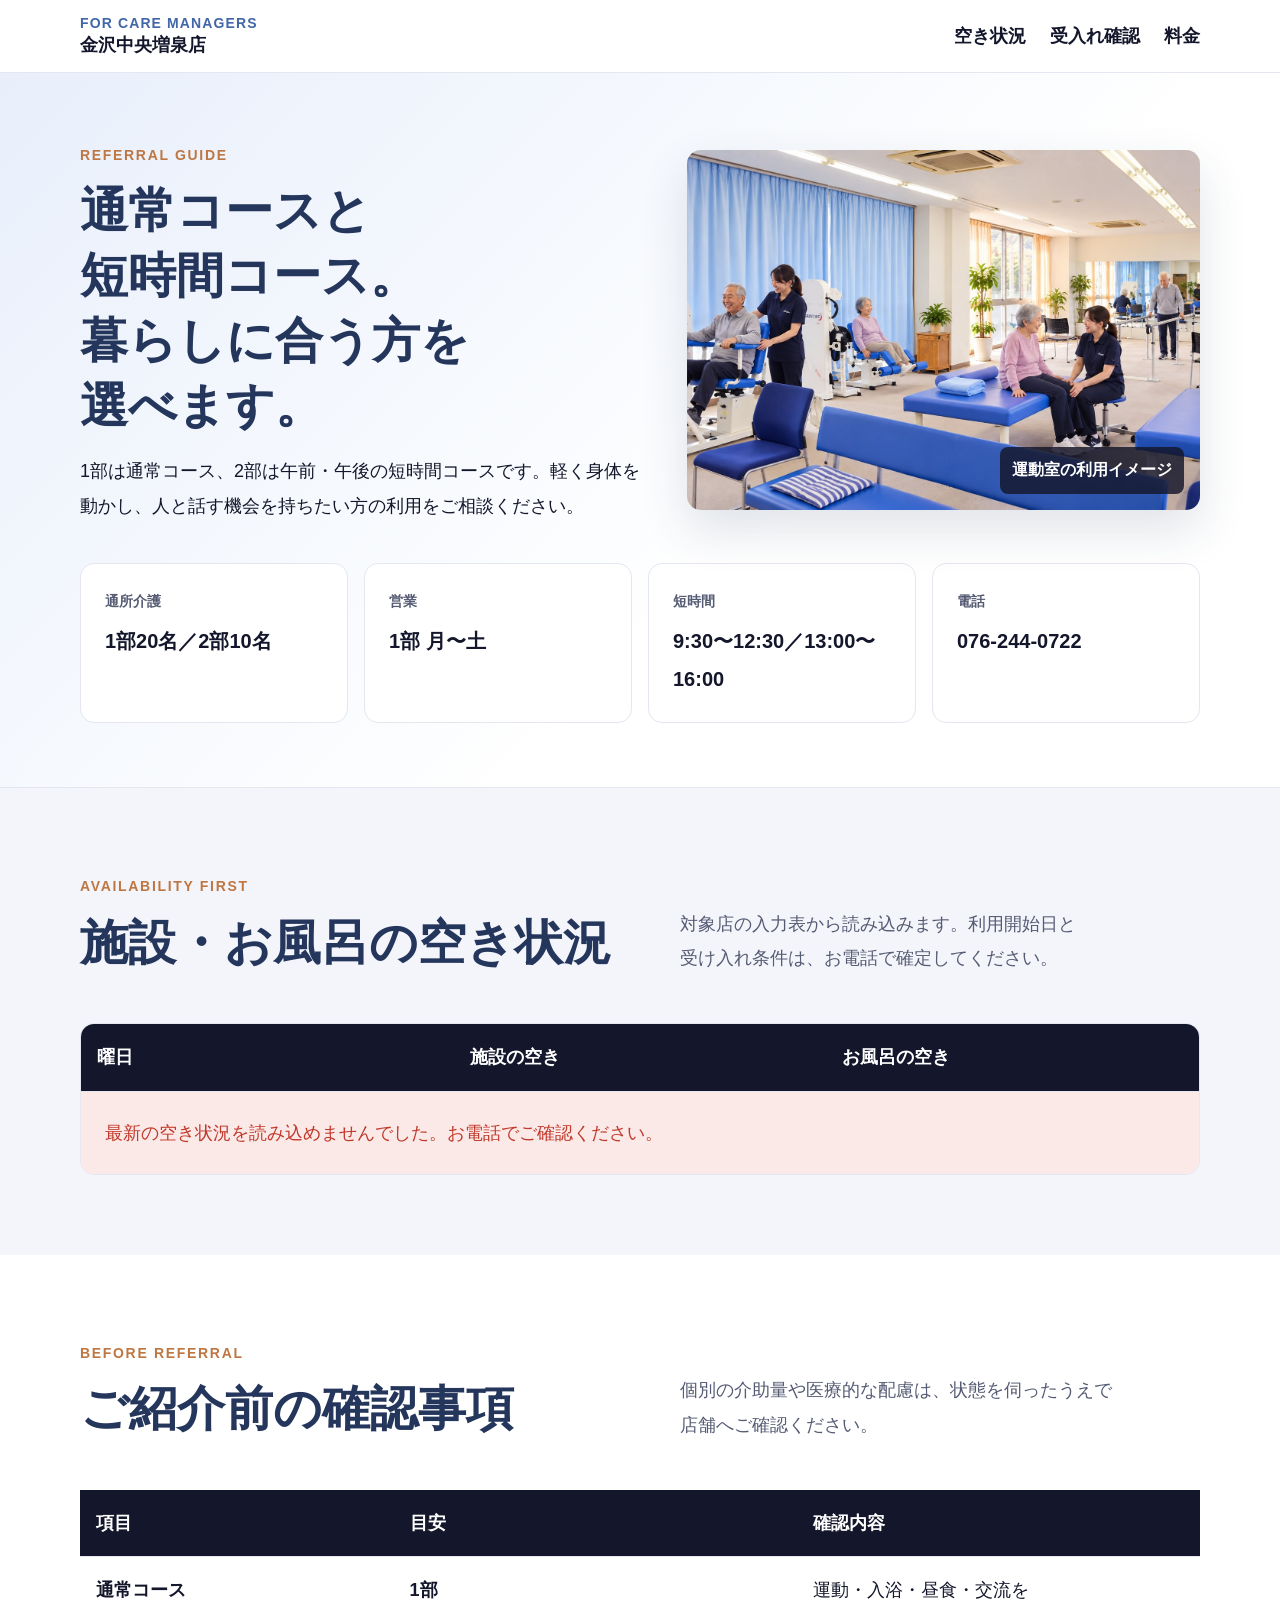
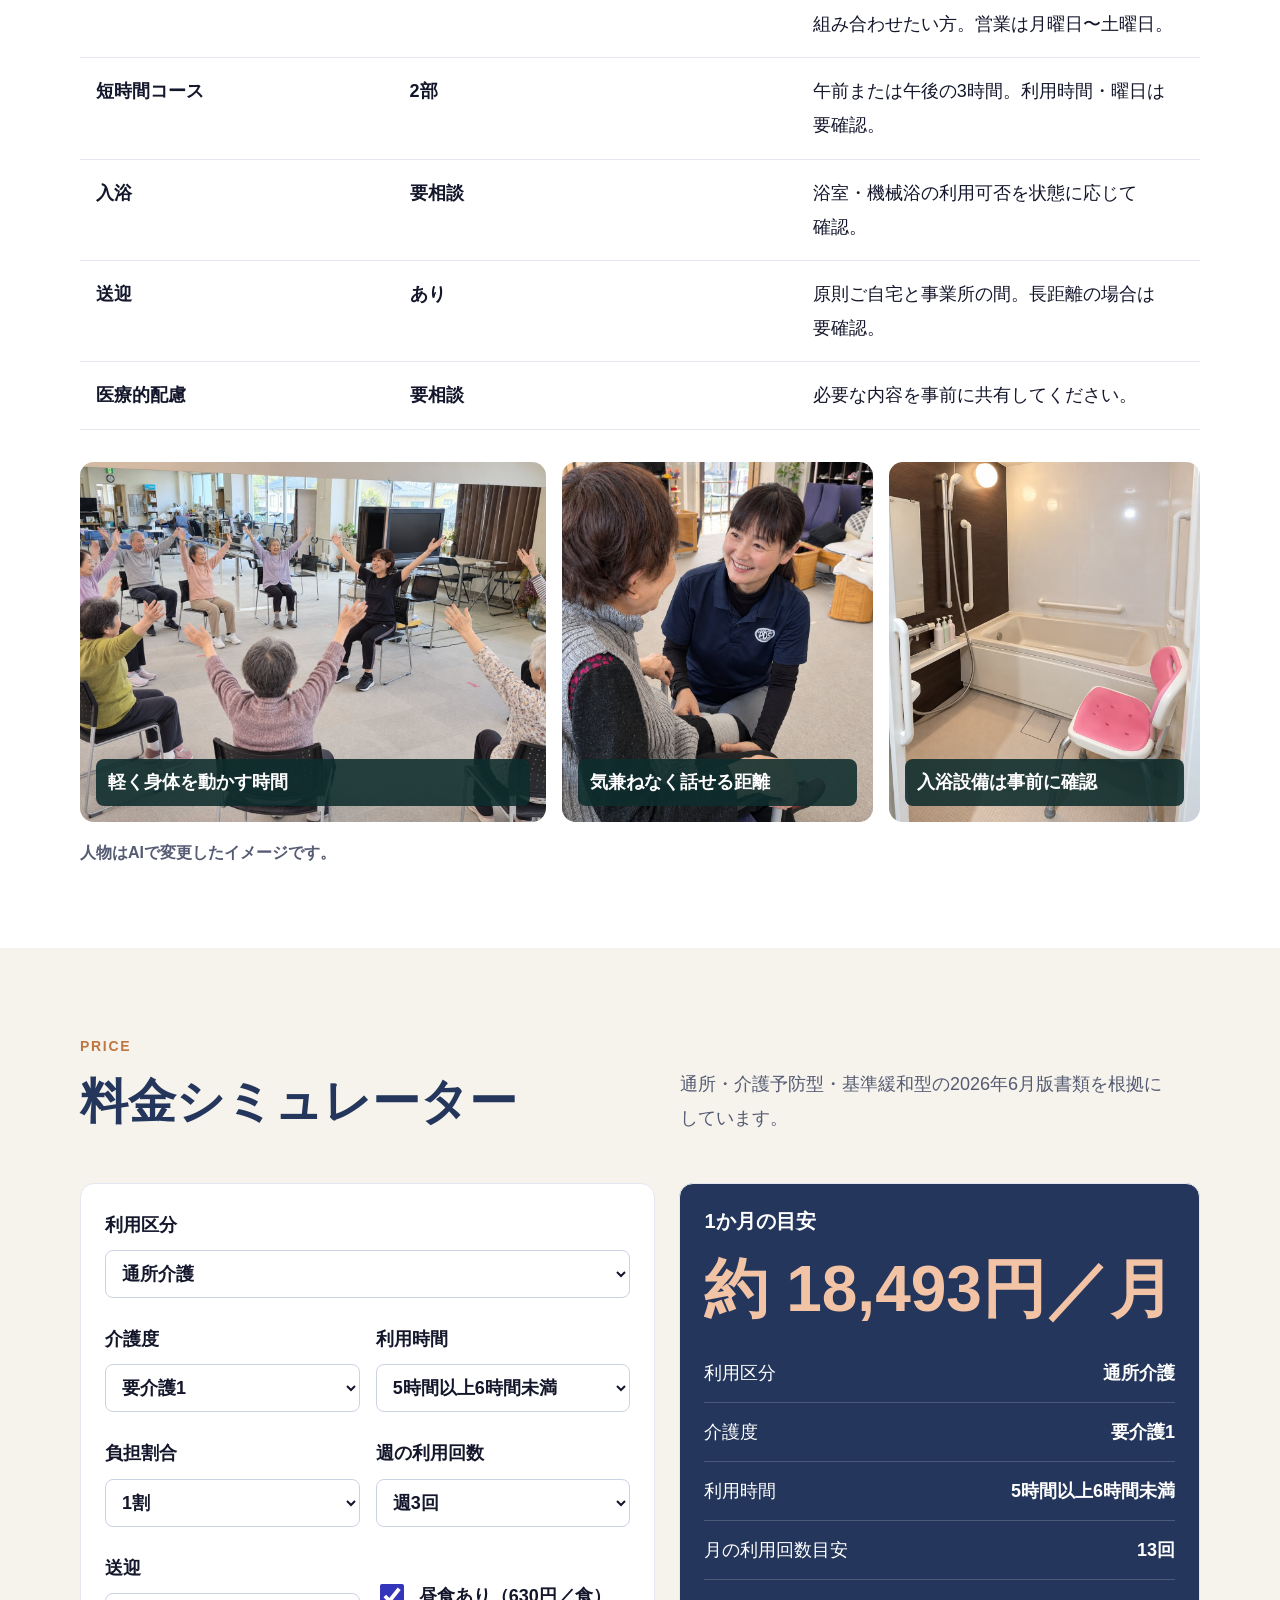
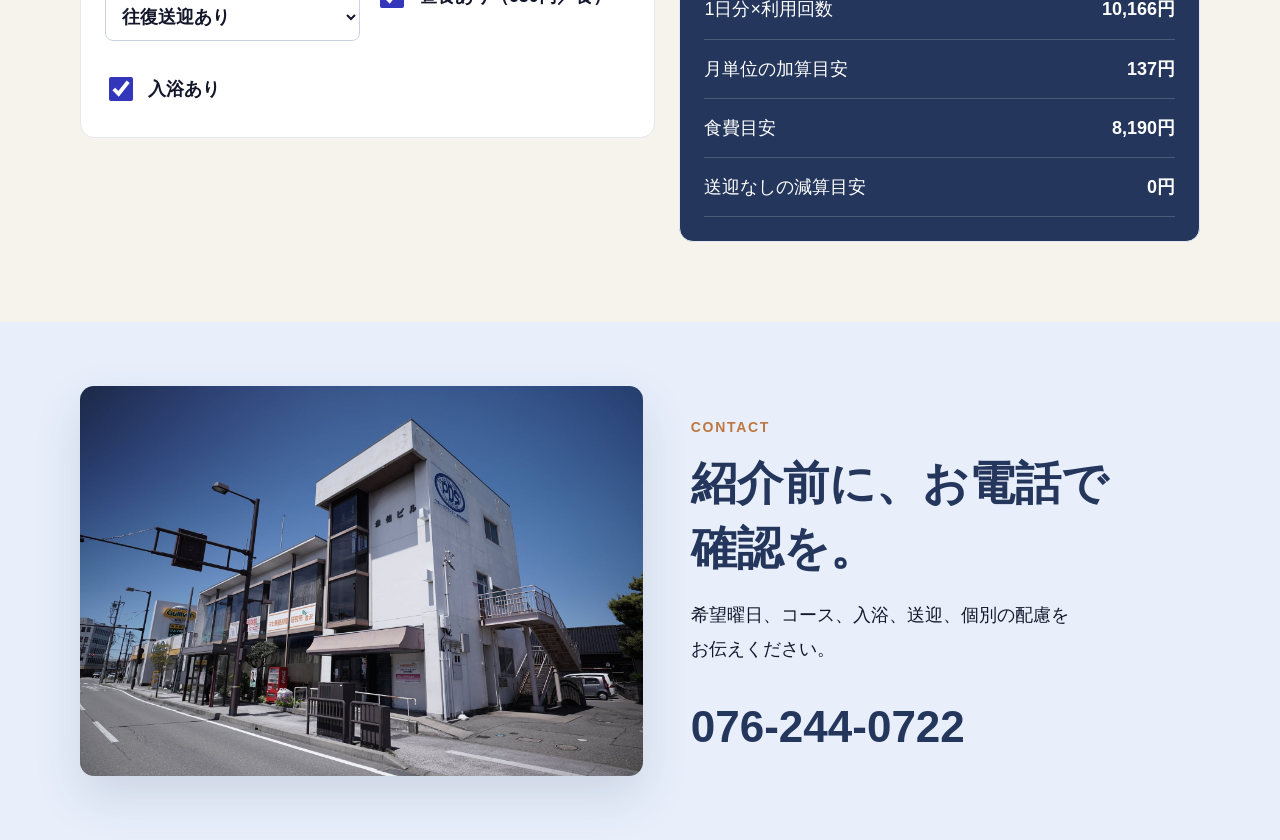
==== commit ebde40e4: "自動保存 2026-09-14 20:20:57 | plateau-masuizumi-review: index.html masuizumi-caremanager.html pamphlet." ====
--- a/masuizumi-caremanager.html
+++ b/masuizumi-caremanager.html
@@ -42,7 +42,7 @@
 </div>
 <div class="quick-fact">
 <span>短時間</span>
-<strong>9:30〜12:30／13:30〜16:30</strong>
+<strong>9:30〜12:30／13:00〜16:00</strong>
 </div>
 <div class="quick-fact">
 <span>電話</span>
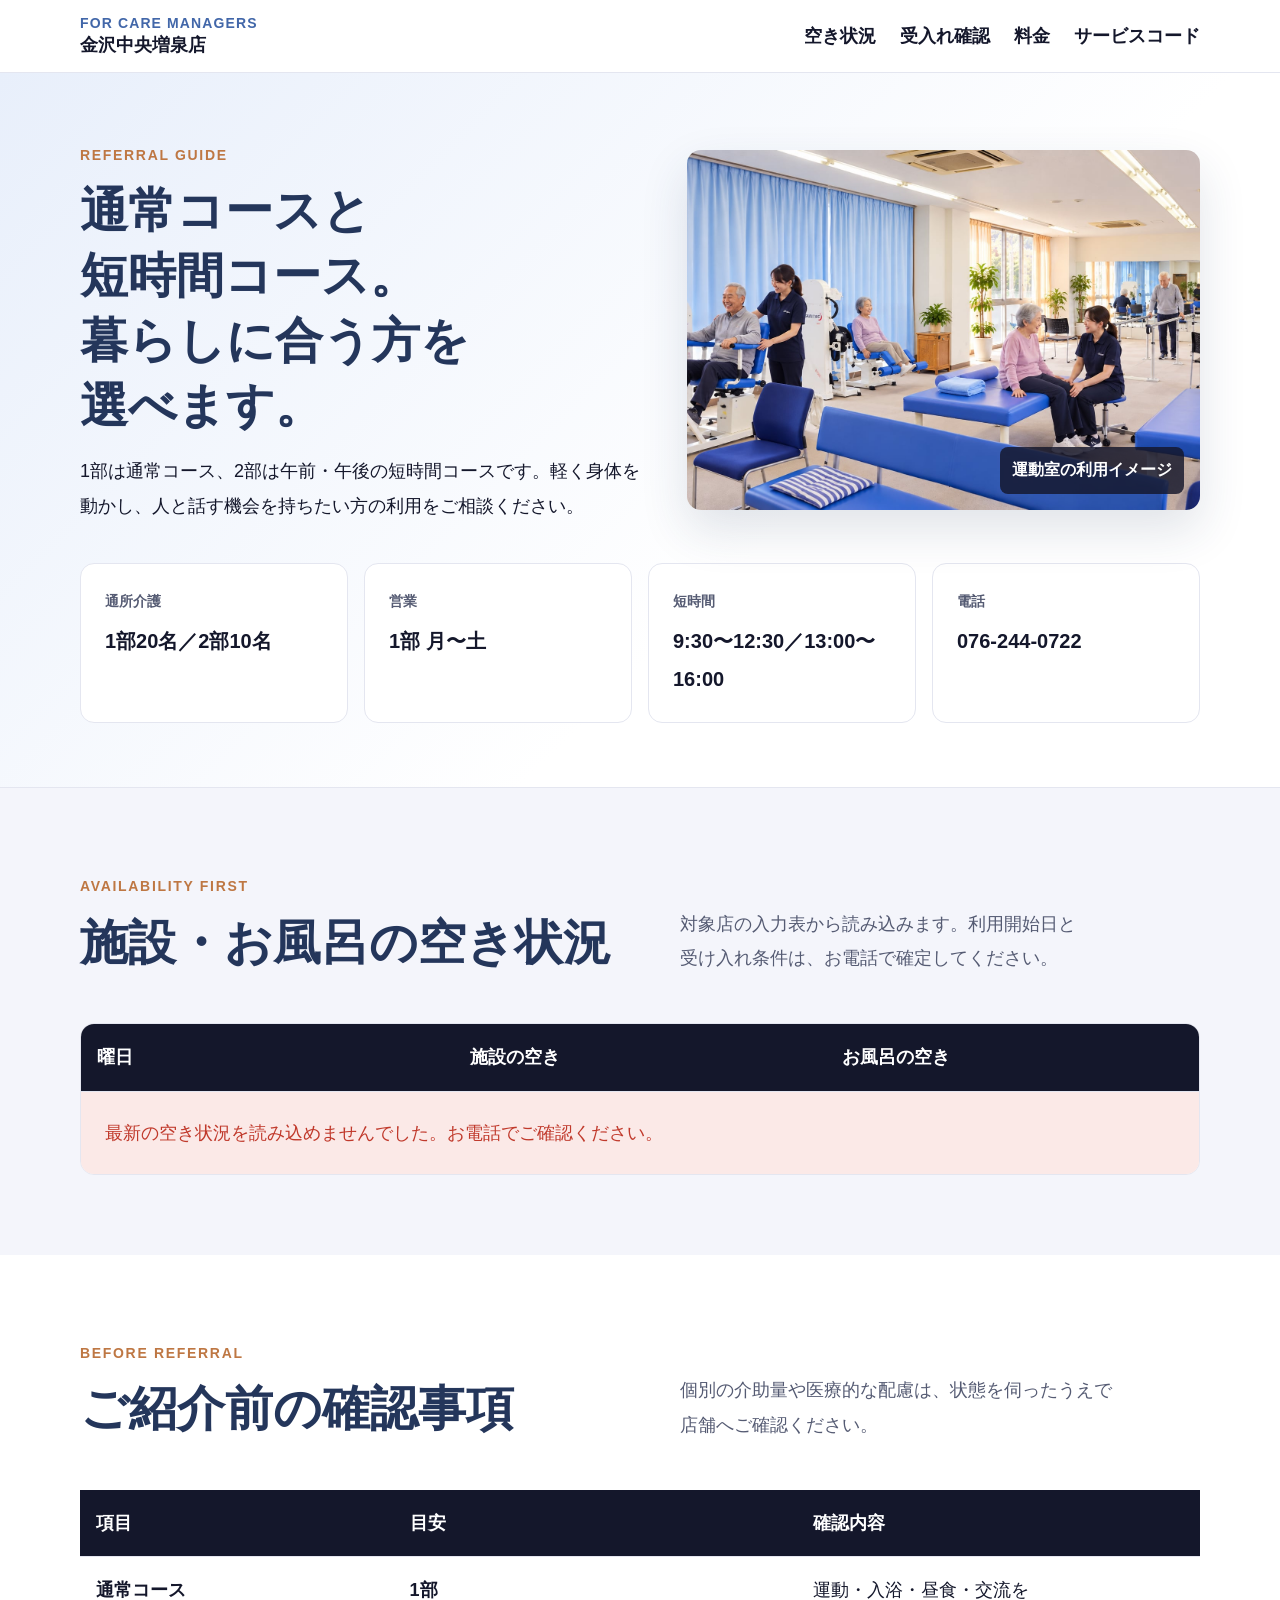
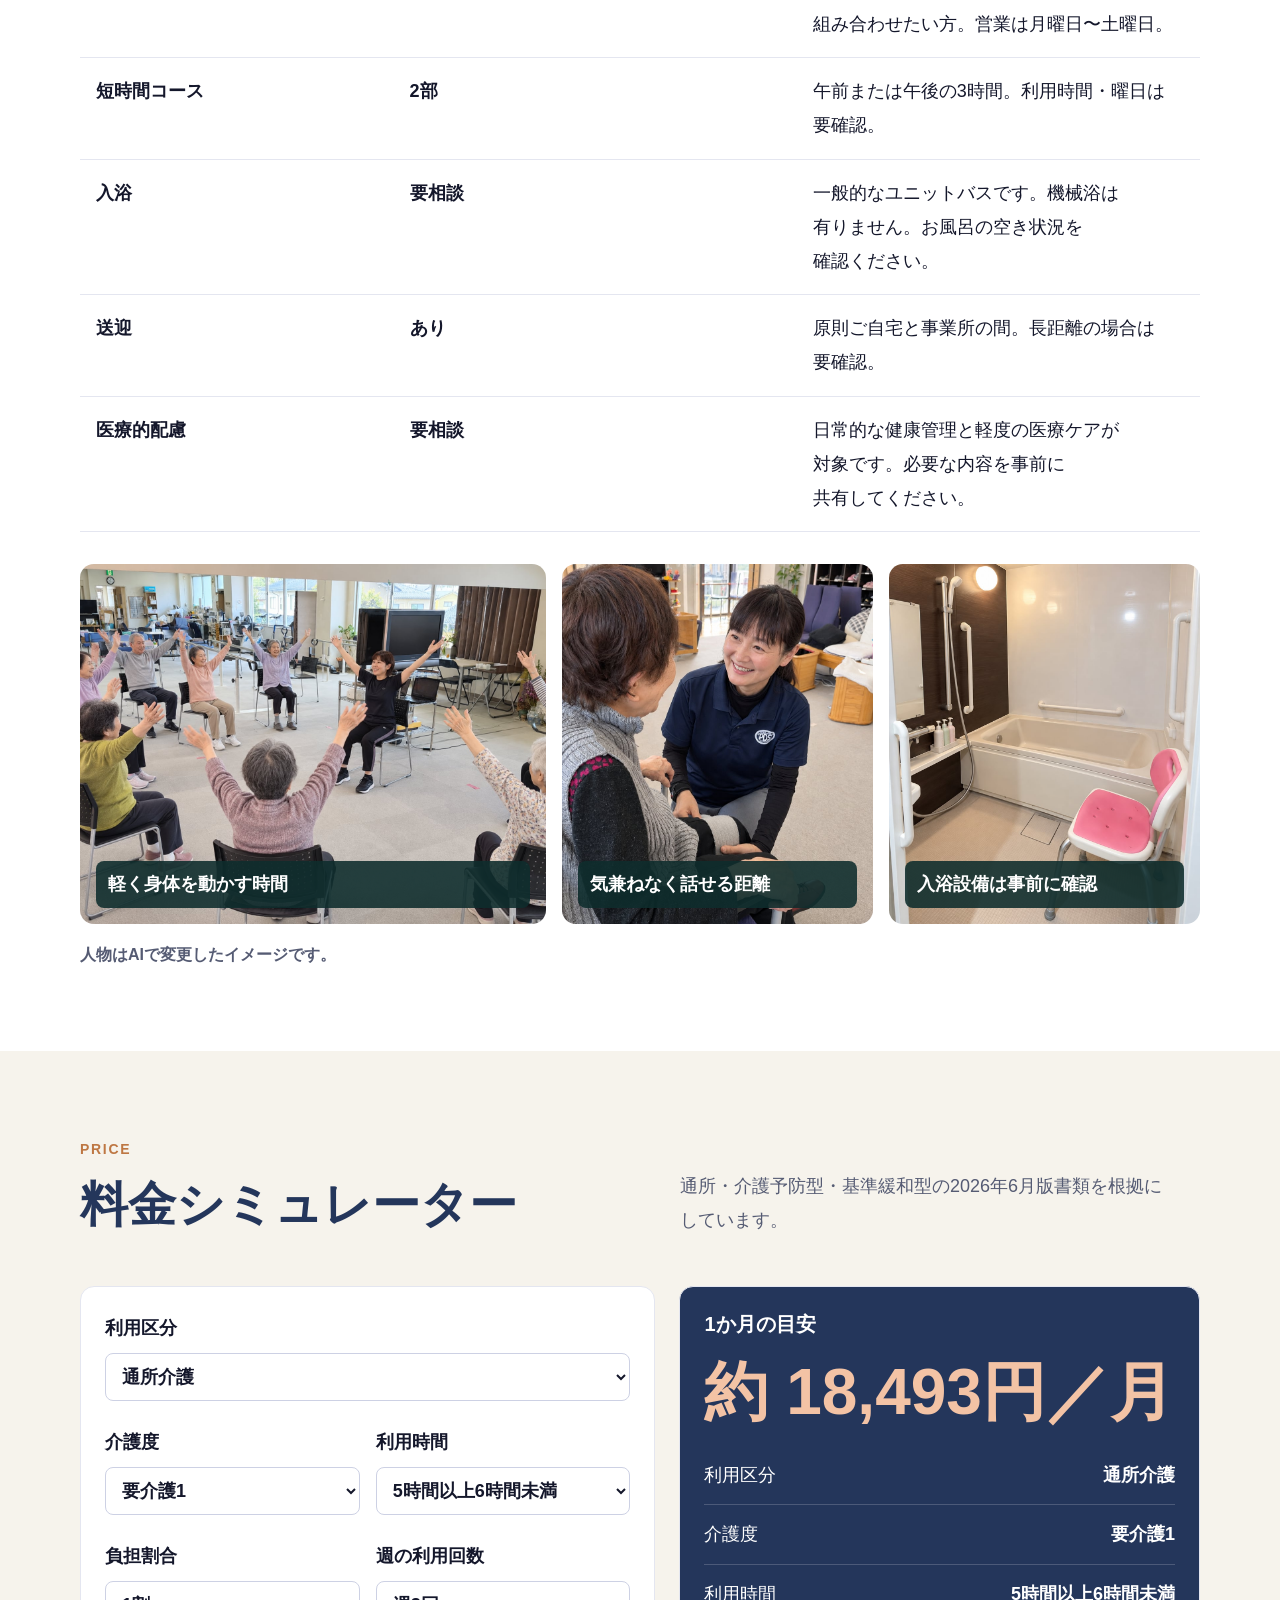
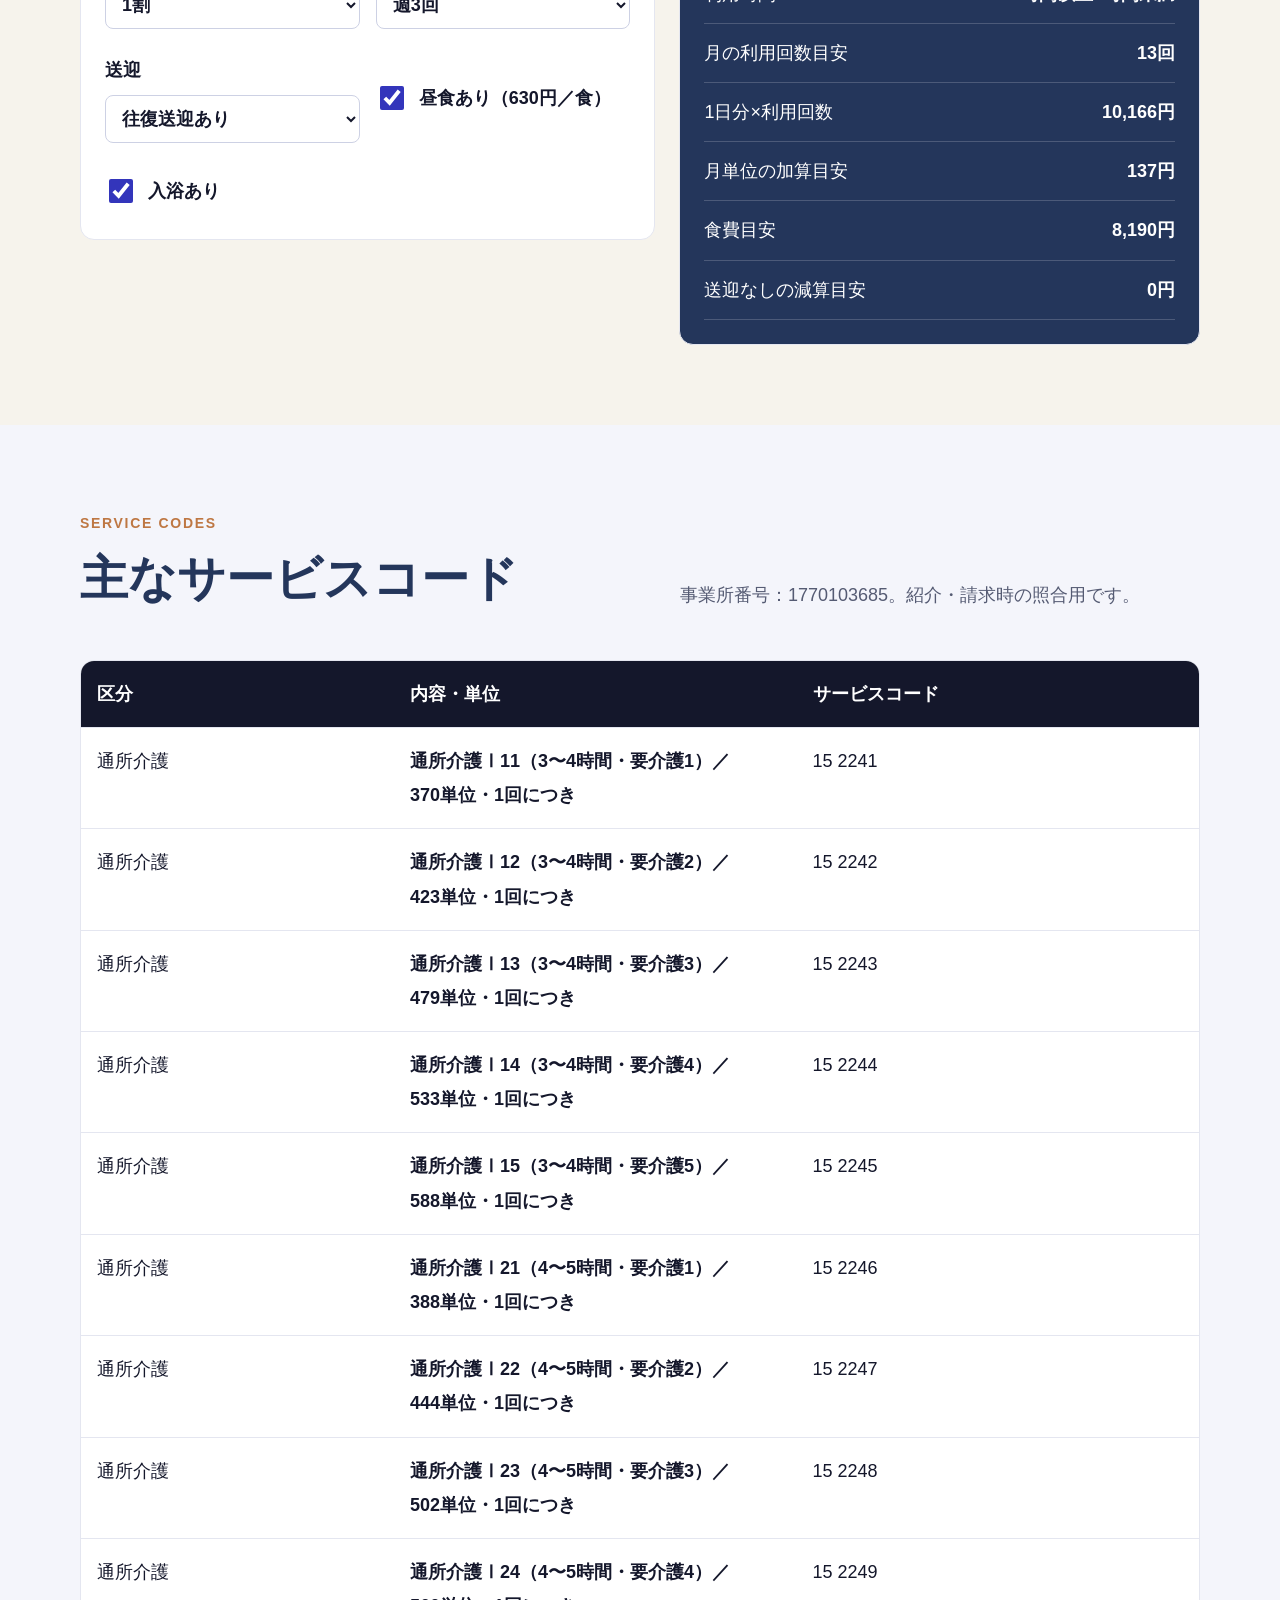
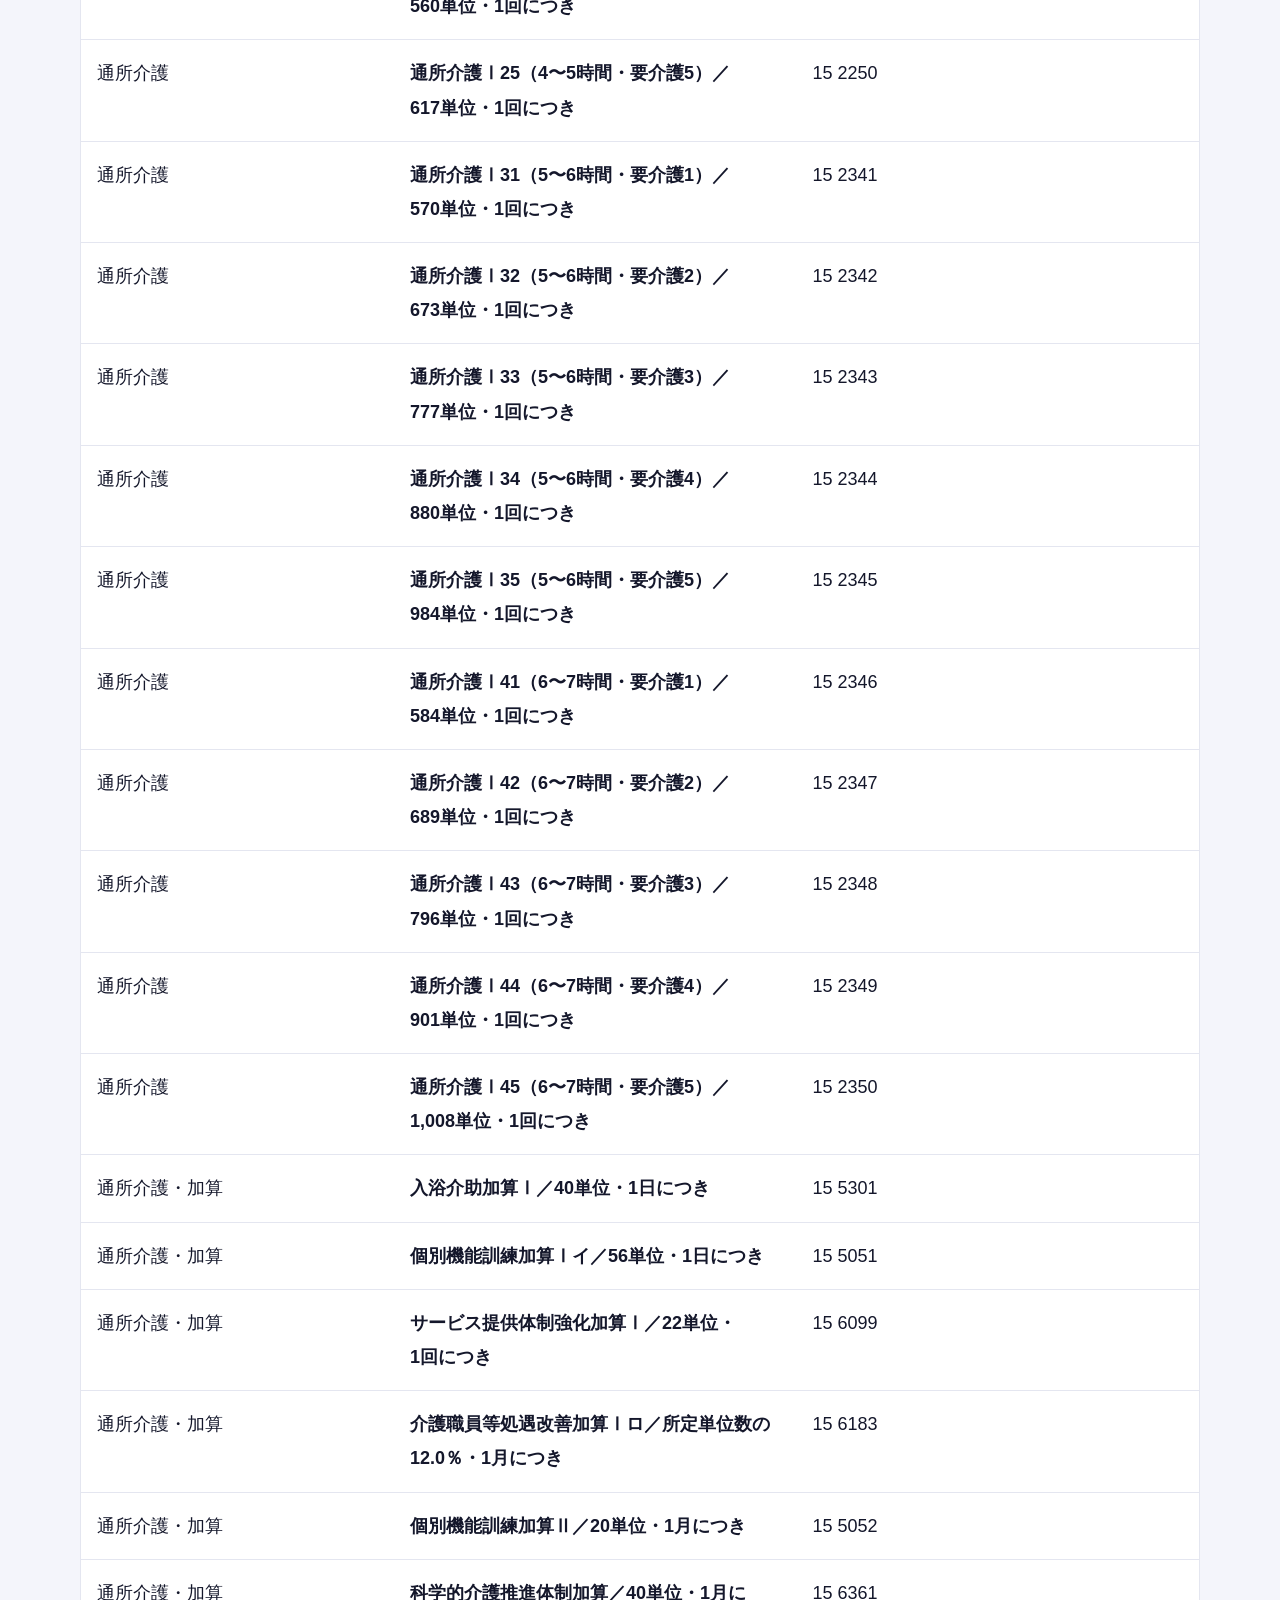
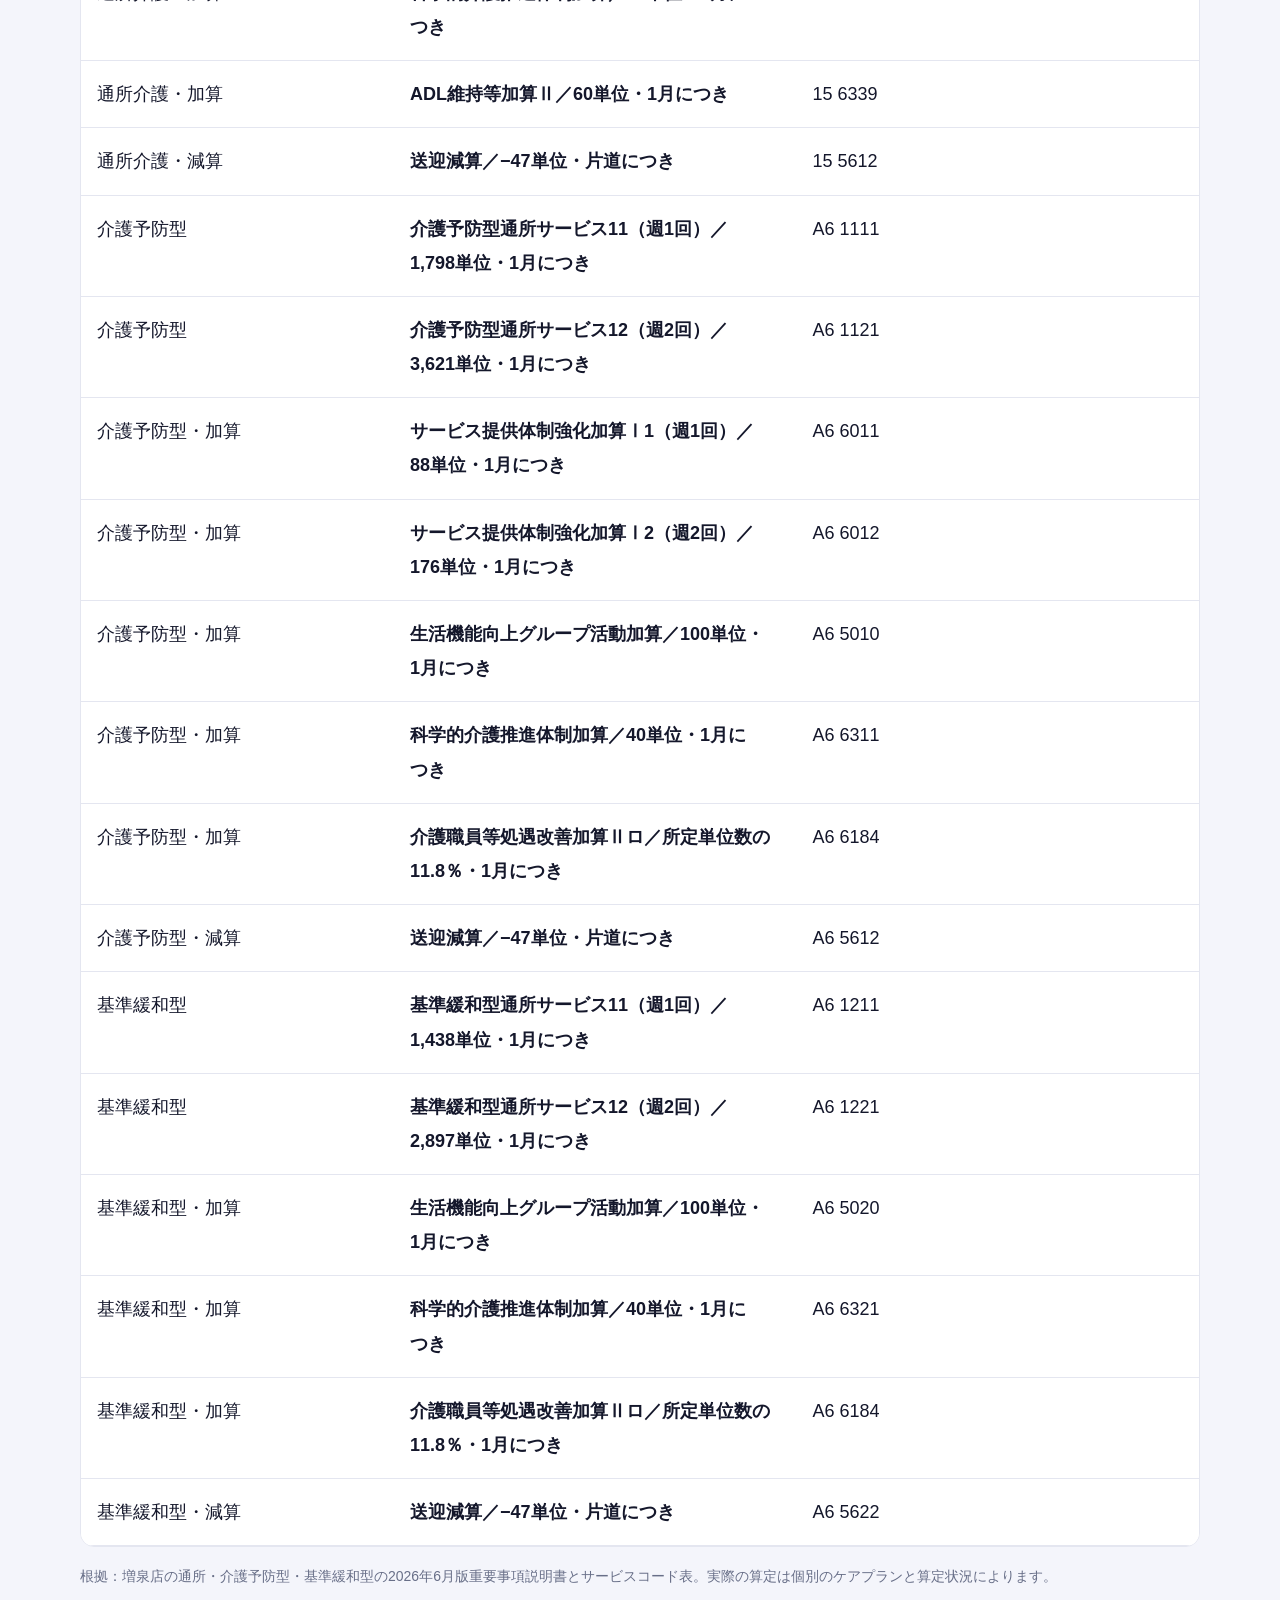
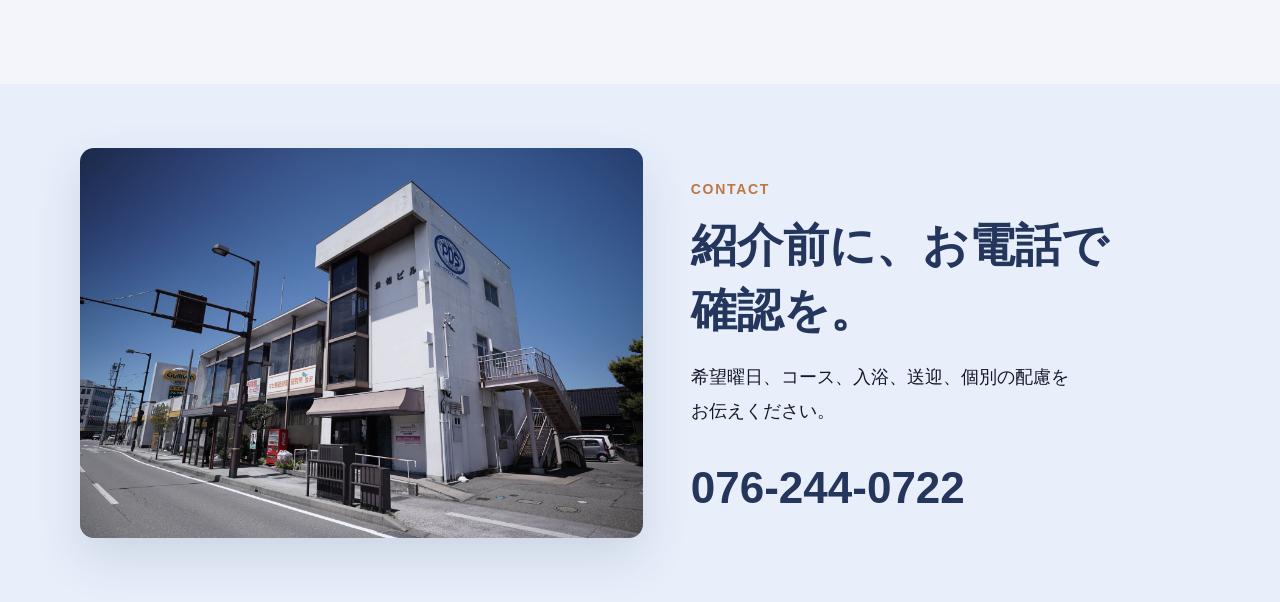
==== commit 9ad4209a: "自動保存 2026-09-15 18:15:48 | plateau-masuizumi-review: assets/masuizumi.css masuizumi-caremanager.html" ====
--- a/masuizumi-caremanager.html
+++ b/masuizumi-caremanager.html
@@ -16,6 +16,7 @@
 <a href="#availability">空き状況</a>
 <a href="#acceptance">受入れ確認</a>
 <a href="#price">料金</a>
+<a href="#codes">サービスコード</a>
 </div>
 </div>
 </nav>
@@ -107,7 +108,7 @@
 <tr>
 <th>入浴</th>
 <td>要相談</td>
-<td>浴室・機械浴の利用可否を状態に応じて確認。</td>
+<td>一般的なユニットバスです。機械浴は有りません。お風呂の空き状況を確認ください。</td>
 </tr>
 <tr>
 <th>送迎</th>
@@ -117,7 +118,7 @@
 <tr>
 <th>医療的配慮</th>
 <td>要相談</td>
-<td>必要な内容を事前に共有してください。</td>
+<td>日常的な健康管理と軽度の医療ケアが対象です。必要な内容を事前に共有してください。</td>
 </tr>
 </tbody>
 </table>
@@ -209,6 +210,64 @@
 </div>
 </div>
 </section>
+<section id="codes" class="soft">
+<div class="inner">
+<div class="section-head">
+<div><span class="eyebrow">SERVICE CODES</span><h2>主なサービスコード</h2></div>
+<p>事業所番号：1770103685。紹介・請求時の照合用です。</p>
+</div>
+<div class="availability-wrap">
+<table class="acceptance-table">
+<thead><tr><th>区分</th><th>内容・単位</th><th>サービスコード</th></tr></thead>
+<tbody>
+<tr><td>通所介護</td><td>通所介護Ⅰ11（3〜4時間・要介護1）／370単位・1回につき</td><td>15 2241</td></tr>
+<tr><td>通所介護</td><td>通所介護Ⅰ12（3〜4時間・要介護2）／423単位・1回につき</td><td>15 2242</td></tr>
+<tr><td>通所介護</td><td>通所介護Ⅰ13（3〜4時間・要介護3）／479単位・1回につき</td><td>15 2243</td></tr>
+<tr><td>通所介護</td><td>通所介護Ⅰ14（3〜4時間・要介護4）／533単位・1回につき</td><td>15 2244</td></tr>
+<tr><td>通所介護</td><td>通所介護Ⅰ15（3〜4時間・要介護5）／588単位・1回につき</td><td>15 2245</td></tr>
+<tr><td>通所介護</td><td>通所介護Ⅰ21（4〜5時間・要介護1）／388単位・1回につき</td><td>15 2246</td></tr>
+<tr><td>通所介護</td><td>通所介護Ⅰ22（4〜5時間・要介護2）／444単位・1回につき</td><td>15 2247</td></tr>
+<tr><td>通所介護</td><td>通所介護Ⅰ23（4〜5時間・要介護3）／502単位・1回につき</td><td>15 2248</td></tr>
+<tr><td>通所介護</td><td>通所介護Ⅰ24（4〜5時間・要介護4）／560単位・1回につき</td><td>15 2249</td></tr>
+<tr><td>通所介護</td><td>通所介護Ⅰ25（4〜5時間・要介護5）／617単位・1回につき</td><td>15 2250</td></tr>
+<tr><td>通所介護</td><td>通所介護Ⅰ31（5〜6時間・要介護1）／570単位・1回につき</td><td>15 2341</td></tr>
+<tr><td>通所介護</td><td>通所介護Ⅰ32（5〜6時間・要介護2）／673単位・1回につき</td><td>15 2342</td></tr>
+<tr><td>通所介護</td><td>通所介護Ⅰ33（5〜6時間・要介護3）／777単位・1回につき</td><td>15 2343</td></tr>
+<tr><td>通所介護</td><td>通所介護Ⅰ34（5〜6時間・要介護4）／880単位・1回につき</td><td>15 2344</td></tr>
+<tr><td>通所介護</td><td>通所介護Ⅰ35（5〜6時間・要介護5）／984単位・1回につき</td><td>15 2345</td></tr>
+<tr><td>通所介護</td><td>通所介護Ⅰ41（6〜7時間・要介護1）／584単位・1回につき</td><td>15 2346</td></tr>
+<tr><td>通所介護</td><td>通所介護Ⅰ42（6〜7時間・要介護2）／689単位・1回につき</td><td>15 2347</td></tr>
+<tr><td>通所介護</td><td>通所介護Ⅰ43（6〜7時間・要介護3）／796単位・1回につき</td><td>15 2348</td></tr>
+<tr><td>通所介護</td><td>通所介護Ⅰ44（6〜7時間・要介護4）／901単位・1回につき</td><td>15 2349</td></tr>
+<tr><td>通所介護</td><td>通所介護Ⅰ45（6〜7時間・要介護5）／1,008単位・1回につき</td><td>15 2350</td></tr>
+<tr><td>通所介護・加算</td><td>入浴介助加算Ⅰ／40単位・1日につき</td><td>15 5301</td></tr>
+<tr><td>通所介護・加算</td><td>個別機能訓練加算Ⅰイ／56単位・1日につき</td><td>15 5051</td></tr>
+<tr><td>通所介護・加算</td><td>サービス提供体制強化加算Ⅰ／22単位・1回につき</td><td>15 6099</td></tr>
+<tr><td>通所介護・加算</td><td>介護職員等処遇改善加算Ⅰロ／所定単位数の12.0％・1月につき</td><td>15 6183</td></tr>
+<tr><td>通所介護・加算</td><td>個別機能訓練加算Ⅱ／20単位・1月につき</td><td>15 5052</td></tr>
+<tr><td>通所介護・加算</td><td>科学的介護推進体制加算／40単位・1月につき</td><td>15 6361</td></tr>
+<tr><td>通所介護・加算</td><td>ADL維持等加算Ⅱ／60単位・1月につき</td><td>15 6339</td></tr>
+<tr><td>通所介護・減算</td><td>送迎減算／−47単位・片道につき</td><td>15 5612</td></tr>
+<tr><td>介護予防型</td><td>介護予防型通所サービス11（週1回）／1,798単位・1月につき</td><td>A6 1111</td></tr>
+<tr><td>介護予防型</td><td>介護予防型通所サービス12（週2回）／3,621単位・1月につき</td><td>A6 1121</td></tr>
+<tr><td>介護予防型・加算</td><td>サービス提供体制強化加算Ⅰ1（週1回）／88単位・1月につき</td><td>A6 6011</td></tr>
+<tr><td>介護予防型・加算</td><td>サービス提供体制強化加算Ⅰ2（週2回）／176単位・1月につき</td><td>A6 6012</td></tr>
+<tr><td>介護予防型・加算</td><td>生活機能向上グループ活動加算／100単位・1月につき</td><td>A6 5010</td></tr>
+<tr><td>介護予防型・加算</td><td>科学的介護推進体制加算／40単位・1月につき</td><td>A6 6311</td></tr>
+<tr><td>介護予防型・加算</td><td>介護職員等処遇改善加算Ⅱロ／所定単位数の11.8％・1月につき</td><td>A6 6184</td></tr>
+<tr><td>介護予防型・減算</td><td>送迎減算／−47単位・片道につき</td><td>A6 5612</td></tr>
+<tr><td>基準緩和型</td><td>基準緩和型通所サービス11（週1回）／1,438単位・1月につき</td><td>A6 1211</td></tr>
+<tr><td>基準緩和型</td><td>基準緩和型通所サービス12（週2回）／2,897単位・1月につき</td><td>A6 1221</td></tr>
+<tr><td>基準緩和型・加算</td><td>生活機能向上グループ活動加算／100単位・1月につき</td><td>A6 5020</td></tr>
+<tr><td>基準緩和型・加算</td><td>科学的介護推進体制加算／40単位・1月につき</td><td>A6 6321</td></tr>
+<tr><td>基準緩和型・加算</td><td>介護職員等処遇改善加算Ⅱロ／所定単位数の11.8％・1月につき</td><td>A6 6184</td></tr>
+<tr><td>基準緩和型・減算</td><td>送迎減算／−47単位・片道につき</td><td>A6 5622</td></tr>
+</tbody>
+</table>
+</div>
+<p class="source-note">根拠：増泉店の通所・介護予防型・基準緩和型の2026年6月版重要事項説明書とサービスコード表。実際の算定は個別のケアプランと算定状況によります。</p>
+</div>
+</section>
 <section class="visit-section visit-section--compact">
 <div class="inner visit-layout">
 <figure class="visit-photo">
--- a/assets/masuizumi.css
+++ b/assets/masuizumi.css
@@ -3,6 +3,8 @@
 .two-course{display:grid;grid-template-columns:1fr 1fr;gap:24px}.course{padding:32px;border-radius:14px;background:#fff;border:1px solid var(--pds-border)}.course--short{border-top:8px solid var(--futakuchi-warm)}.course h3{font:900 30px/1.4 var(--pds-font-ui);margin:8px 0}.course strong{color:var(--futakuchi-teal)}
 .hero-photo--landscape{aspect-ratio:4/3}
 .hero-photo--landscape img{object-position:center}
+.hero .hero-caremanager-link{background:transparent;color:#fff;border-color:rgba(255,255,255,.8)}
+.hero .hero-caremanager-link:hover,.hero .hero-caremanager-link:focus-visible{background:#fff;color:var(--futakuchi-deep)}
 
 .masuizumi-life{background:#fff}
 .life-mosaic{display:grid;grid-template-columns:1.2fr .8fr;grid-template-rows:repeat(2,280px);gap:16px}
@@ -80,4 +82,16 @@
   .pamphlet-sheet figcaption{align-items:flex-start;flex-direction:column;gap:2px}
   .pamphlet-price-grid{grid-template-columns:1fr}
   .price-card{padding:24px}
+  #codes{scroll-margin-top:80px}
+  #codes .availability-wrap{overflow:visible}
+  #codes .acceptance-table,#codes .acceptance-table tbody,#codes .acceptance-table tr,#codes .acceptance-table td{display:block;width:100%}
+  #codes .acceptance-table thead{display:none}
+  #codes .acceptance-table tr{margin-bottom:12px;overflow:hidden;border:1px solid var(--pds-border);border-radius:12px;background:#fff}
+  #codes .acceptance-table td{display:grid;grid-template-columns:120px minmax(0,1fr);gap:12px;padding:12px 14px;border:0;border-bottom:1px solid var(--pds-border)}
+  #codes .acceptance-table td:nth-child(2){width:100%;font-weight:400}
+  #codes .acceptance-table td::before{color:var(--pds-primary);font-weight:900;white-space:nowrap}
+  #codes .acceptance-table td:nth-child(1)::before{content:"区分"}
+  #codes .acceptance-table td:nth-child(2)::before{content:"内容"}
+  #codes .acceptance-table td:nth-child(3)::before{content:"サービスコード"}
+  #codes .acceptance-table tr:last-child td:not(:last-child){border-bottom:1px solid var(--pds-border)}
 }
